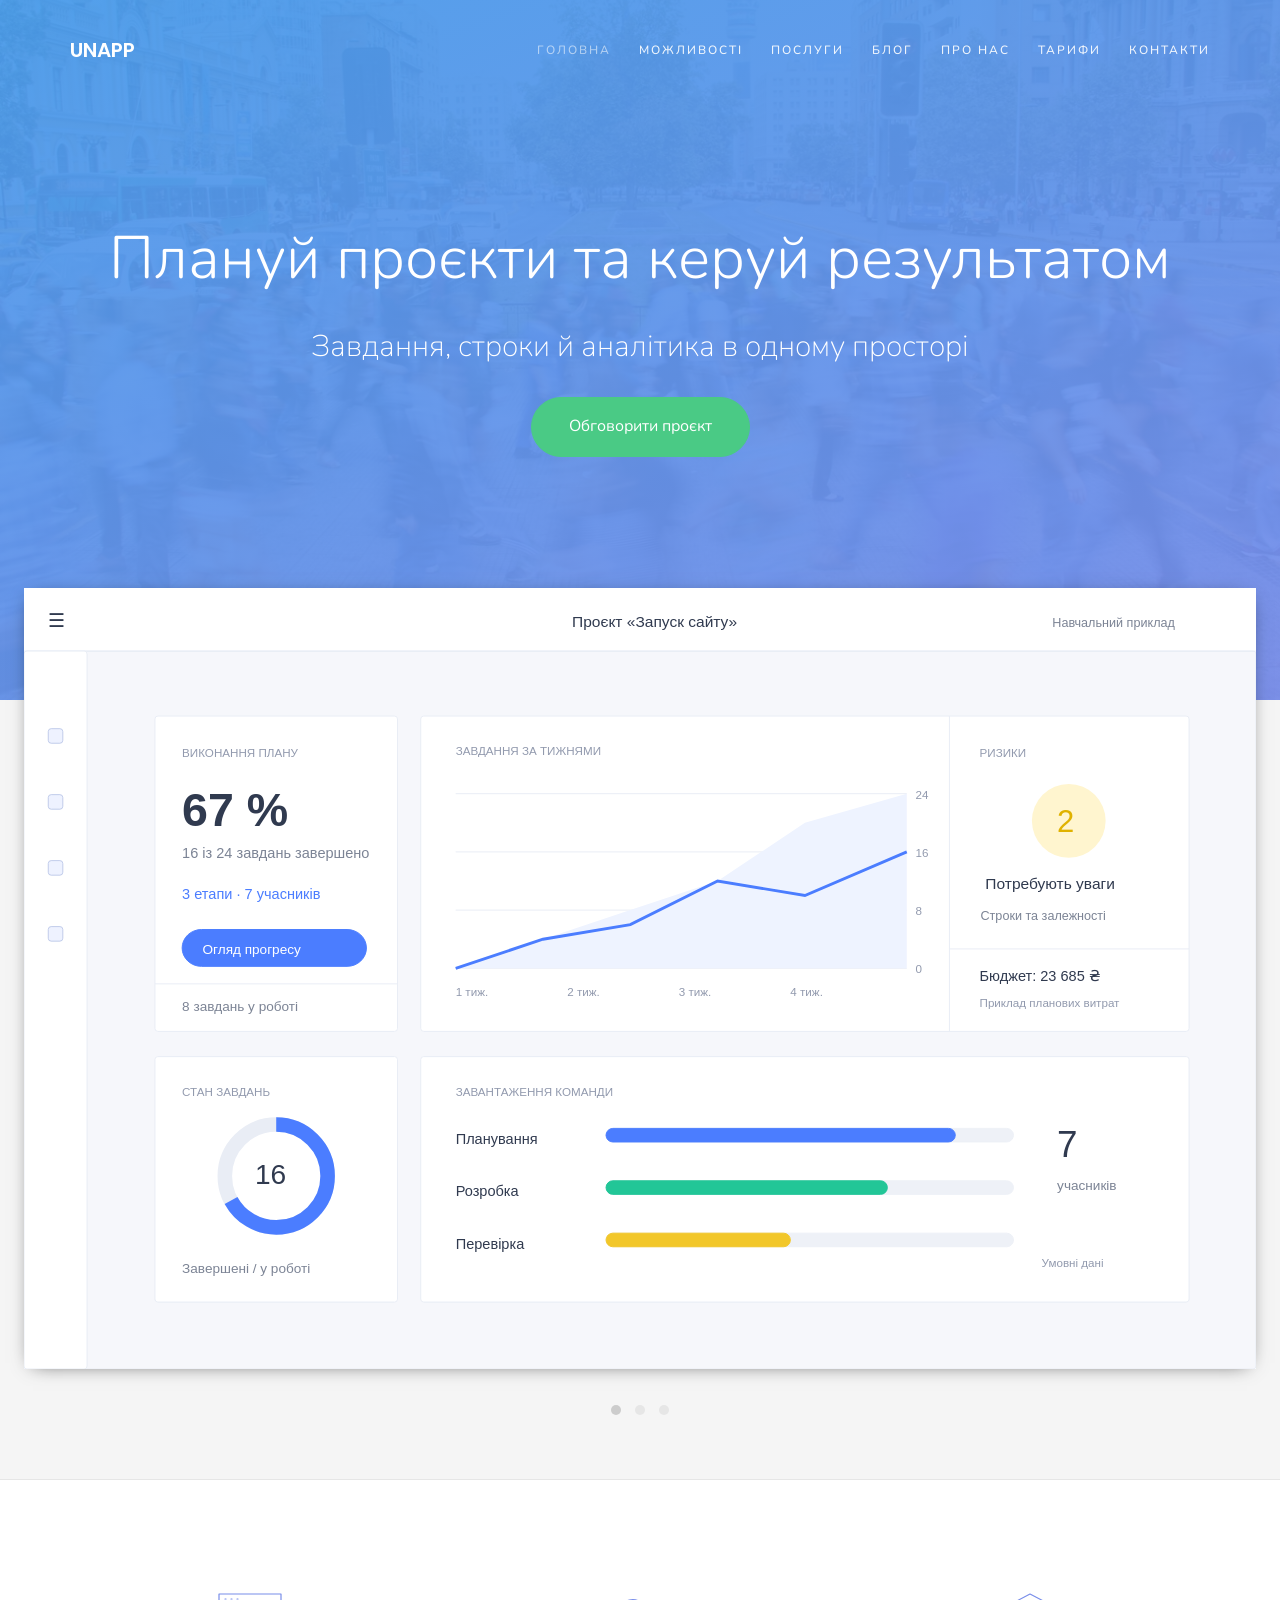
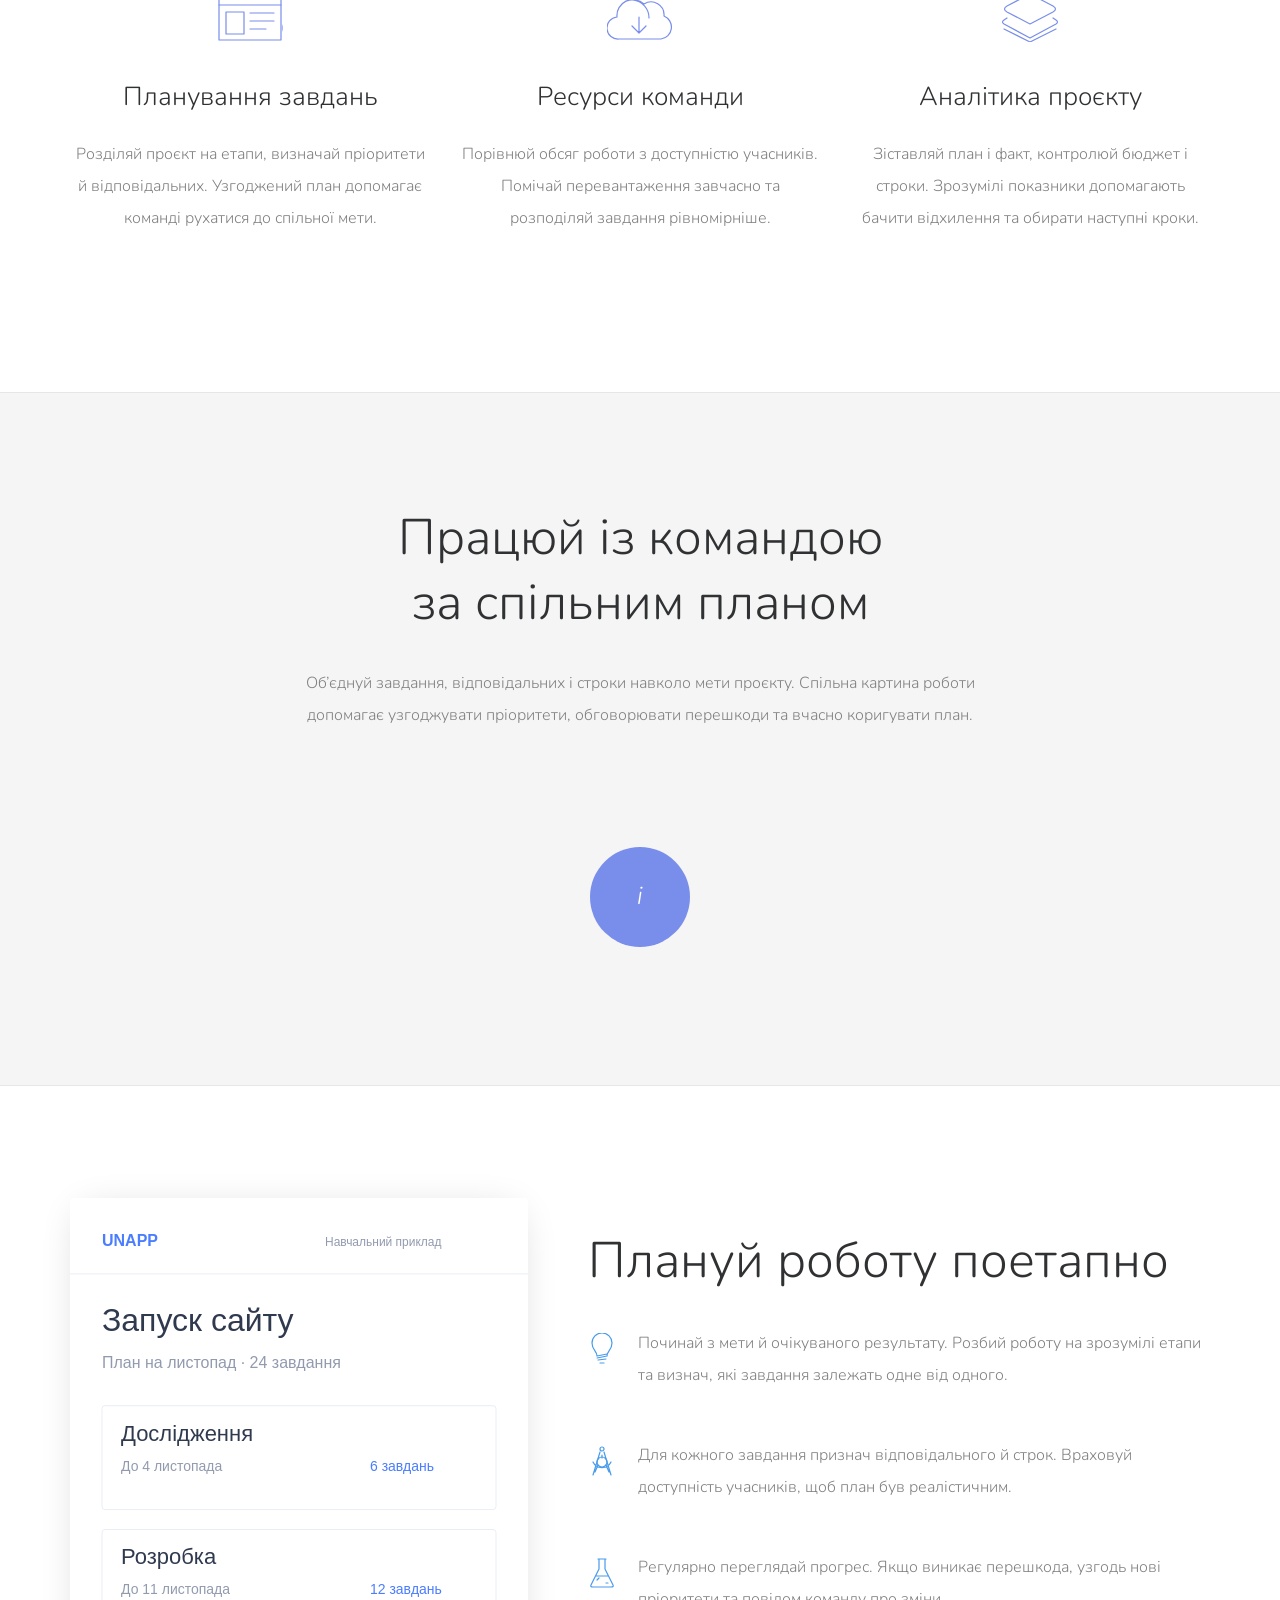
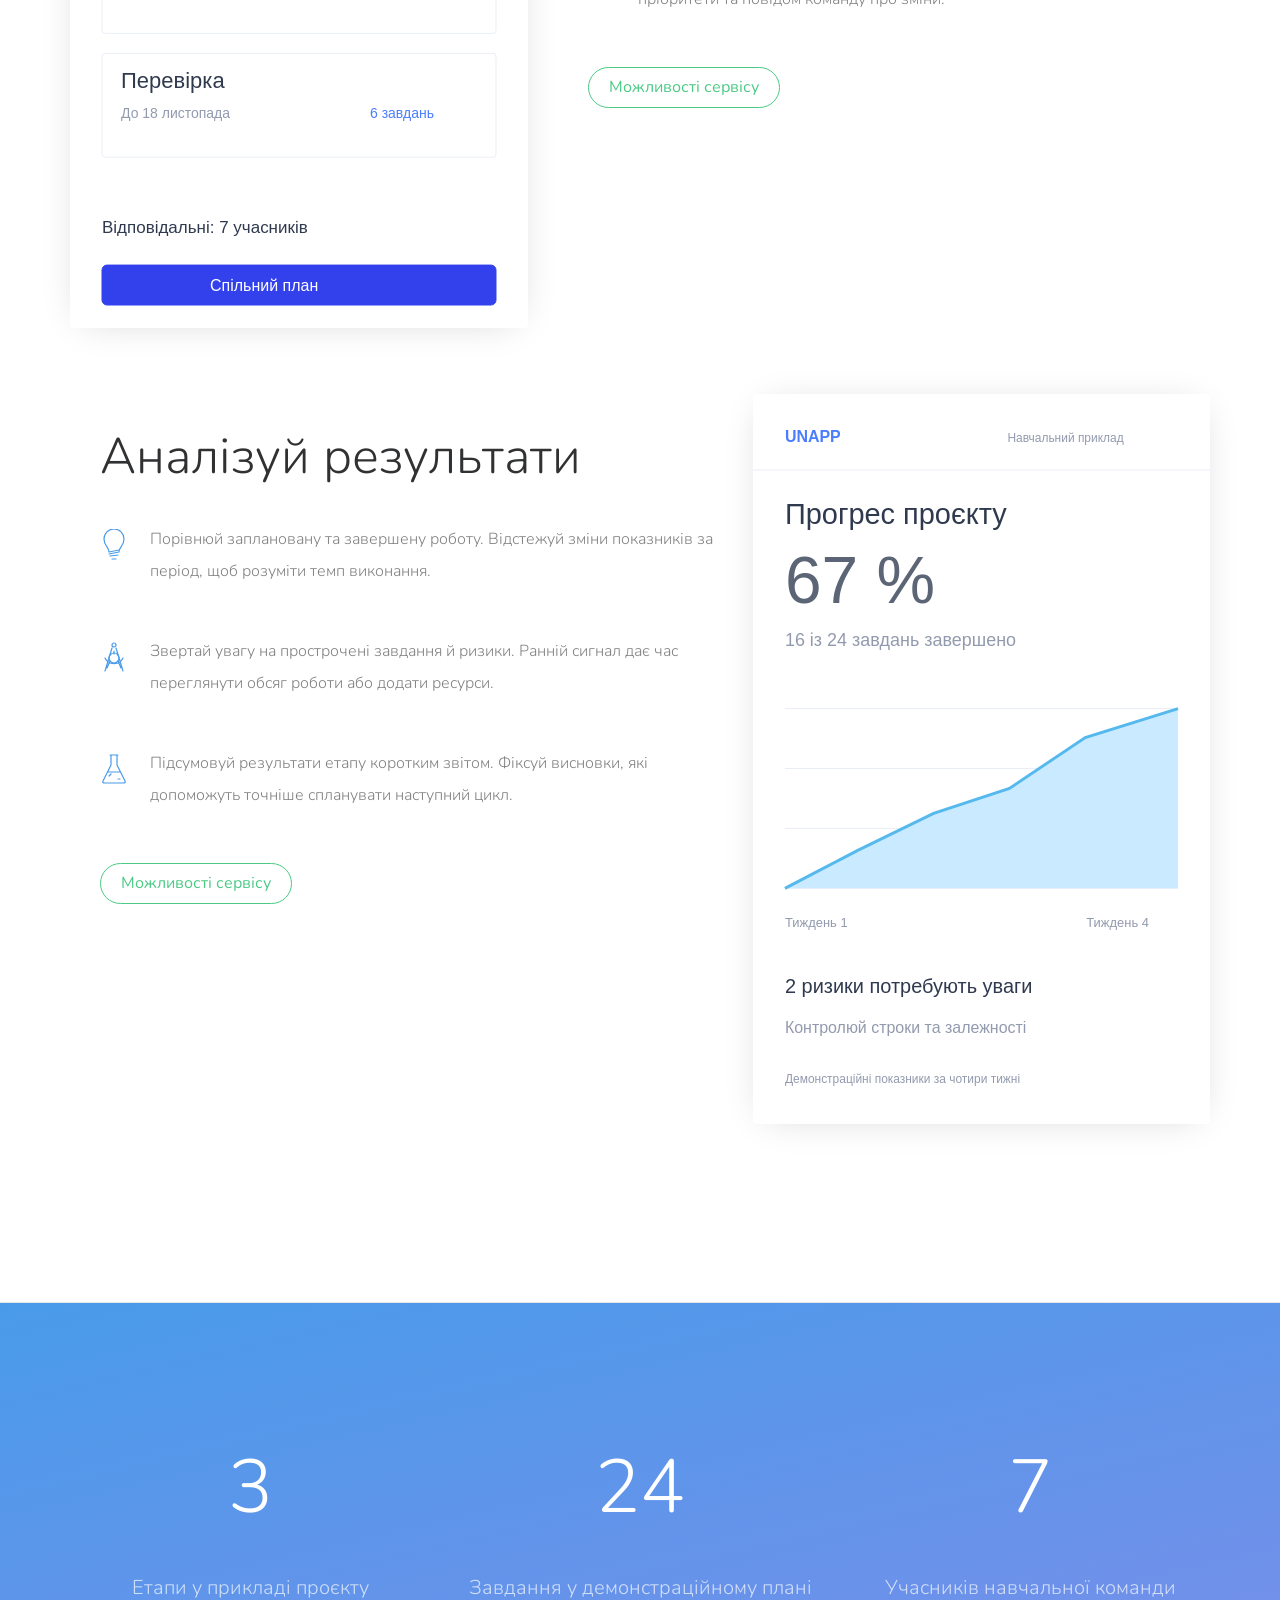
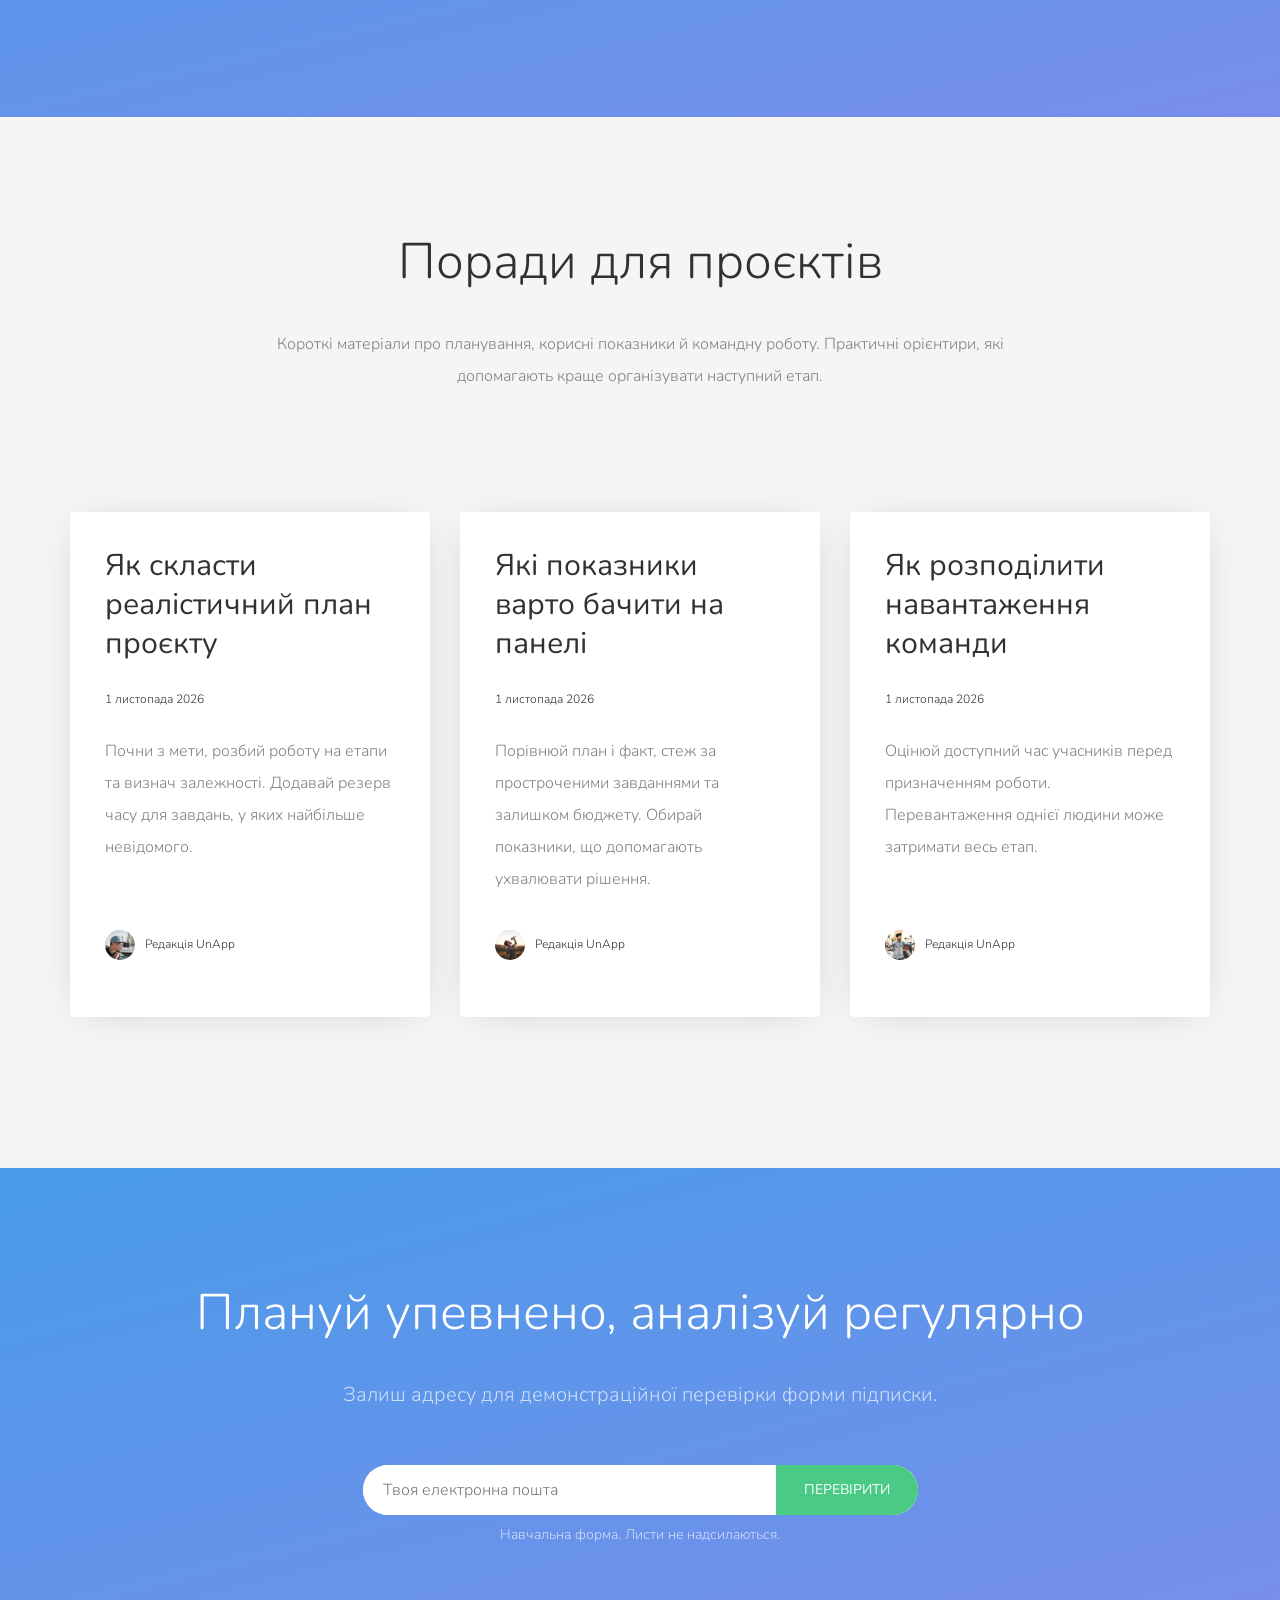
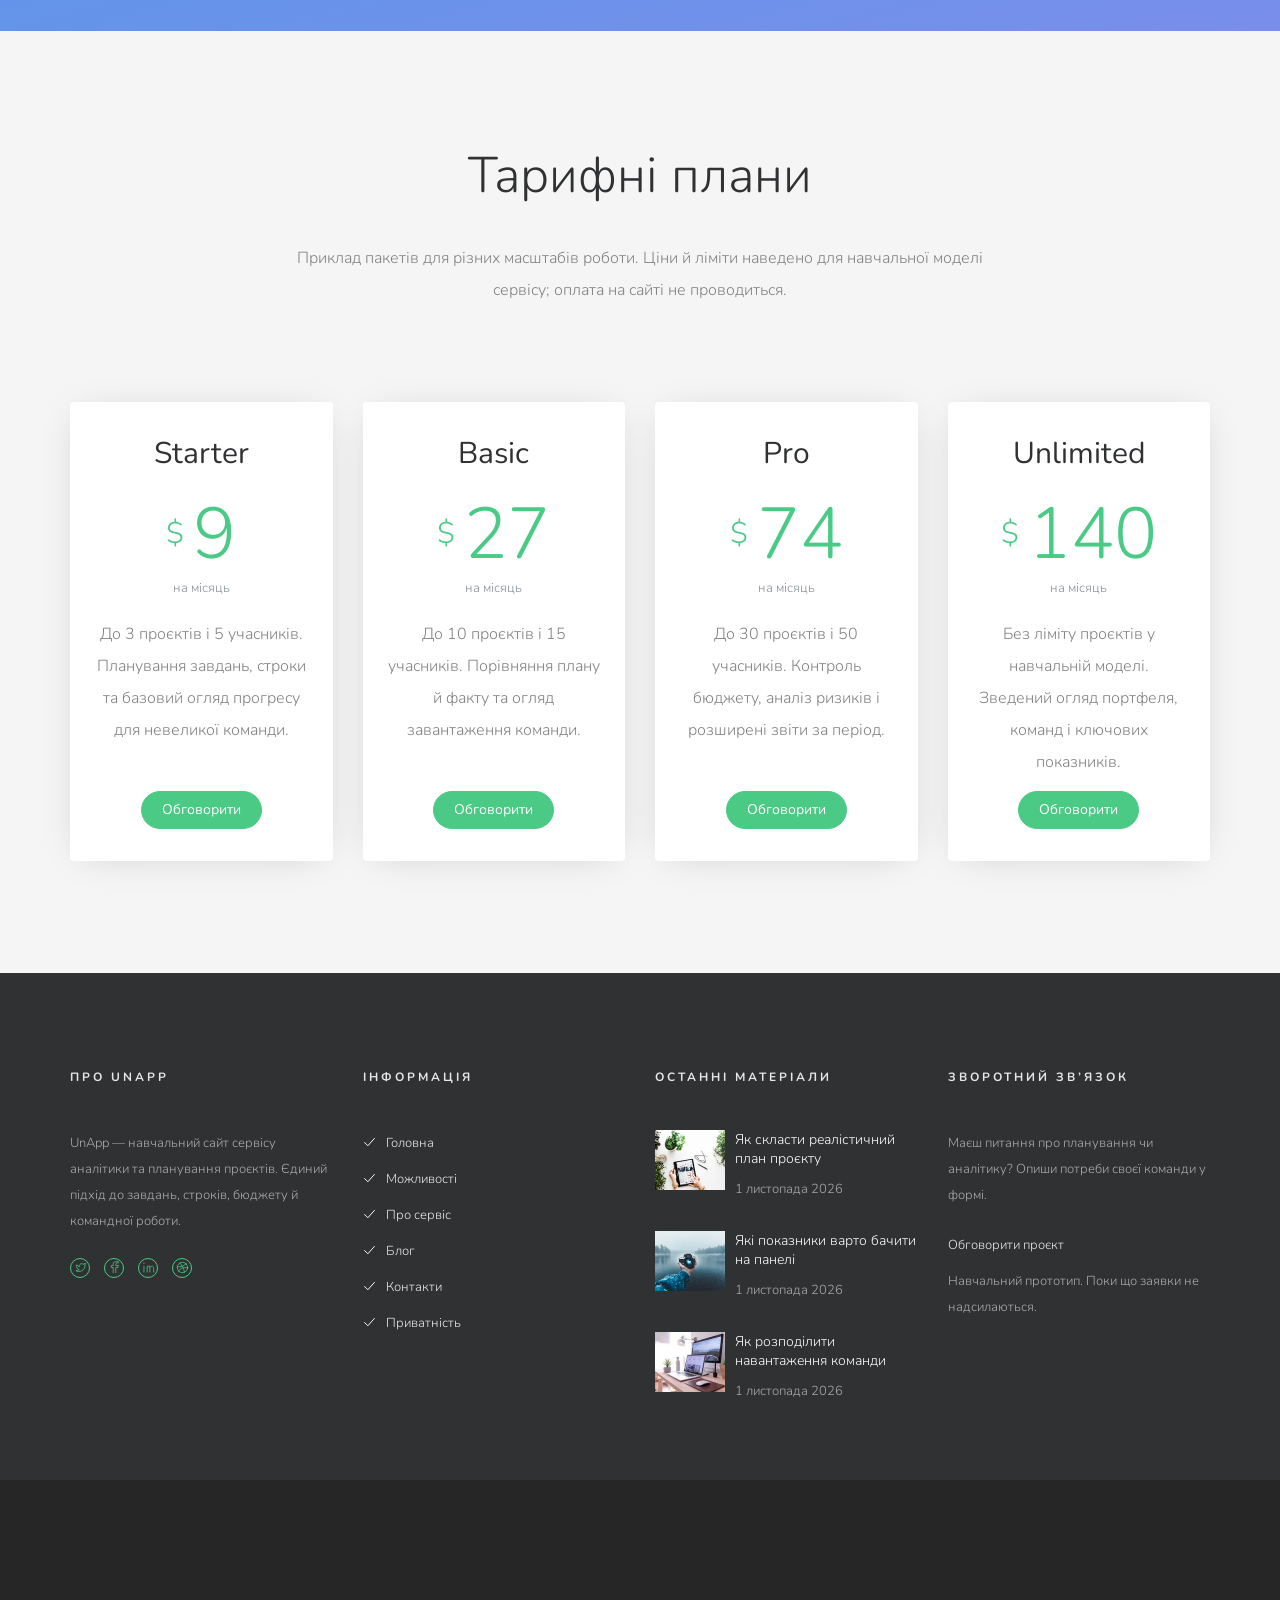
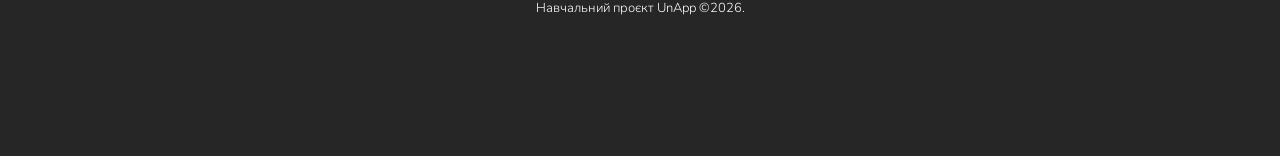
==== index.html @ 60353320 "Add files via upload" ====
<!DOCTYPE html>
<html lang="uk">
  <head>
    <meta charset="UTF-8">
    <meta name="viewport" content="width=device-width, initial-scale=1">
    <title>UnApp — аналітика та планування проєктів</title>
    <meta name="description" content="Плануй завдання, контролюй строки, бюджет і завантаження команди з UnApp. Ознайомся з можливостями сервісу та прикладами проєктної аналітики.">
    <link rel="icon" href="./assets/images/favicon.svg" type="image/svg+xml">
    <link rel="preconnect" href="https://fonts.googleapis.com">
    <link rel="preconnect" href="https://fonts.gstatic.com" crossorigin>
    <link href="https://fonts.googleapis.com/css2?family=Nunito:wght@200;300;400;500;600;700;800&amp;family=Poppins:wght@300;400;500;600;700&amp;display=swap" rel="stylesheet">
    <link rel="stylesheet" href="./assets/css/style.css">
    <script src="./assets/js/main.js" defer>
    </script>
  </head>
  <body class="page-home">
    <a class="skip-link" href="#main">Перейти до основного вмісту</a>
    <header class="site-header">
      <div class="container nav-wrap">
        <a class="logo" href="./index.html" aria-label="UnApp — головна">UnApp</a>
        <button class="menu-toggle" aria-label="Відкрити меню" aria-expanded="false" aria-controls="main-nav" type="button">
          <span>
          </span>
          <span>
          </span>
          <span>
          </span>
        </button>
        <nav class="nav-links" id="main-nav" aria-label="Головна навігація">
          <a href="./index.html" data-page="home">Головна</a>
          <a href="./index.html#works">Можливості</a>
          <a href="./services.html" data-page="services">Послуги</a>
          <a href="./blog.html" data-page="blog">Блог</a>
          <a href="./services.html#about">Про нас</a>
          <a href="./index.html#pricing">Тарифи</a>
          <a href="./index.html#contact">Контакти</a>
        </nav>
      </div>
    </header>
    <main id="main">
      <section class="home-hero" aria-labelledby="home-title">
        <div class="container hero-center">
          <h1 id="home-title">Плануй проєкти та керуй результатом</h1>
          <p>Завдання, строки й аналітика в одному просторі</p>
          <button class="green-button" type="button" data-modal-open>Обговорити проєкт</button>
        </div>
      </section>
      <section class="dashboard-section" id="works" aria-label="Ілюстрація аналітики проєкту">
        <div class="dashboard-visual">
          <img src="./assets/images/project-dashboard.svg" width="1270" height="805" alt="Навчальний приклад: прогрес завдань, бюджет, ризики та навантаження команди">
        </div>
        <div class="slider-dots" aria-hidden="true">
          <i class="active">
          </i>
          <i>
          </i>
          <i>
          </i>
        </div>
      </section>
      <section class="features-band" aria-label="Можливості сервісу">
        <div class="container feature-cols">
          <article>
            <span class="feature-icon feature-icon--plan" aria-hidden="true">
            </span>
            <h2>Планування завдань</h2>
            <p>Розділяй проєкт на етапи, визначай пріоритети й відповідальних. Узгоджений план допомагає команді рухатися до спільної мети.</p>
          </article>
          <article>
            <span class="feature-icon feature-icon--load" aria-hidden="true">
            </span>
            <h2>Ресурси команди</h2>
            <p>Порівнюй обсяг роботи з доступністю учасників. Помічай перевантаження завчасно та розподіляй завдання рівномірніше.</p>
          </article>
          <article>
            <span class="feature-icon feature-icon--report" aria-hidden="true">
            </span>
            <h2>Аналітика проєкту</h2>
            <p>Зіставляй план і факт, контролюй бюджет і строки. Зрозумілі показники допомагають бачити відхилення та обирати наступні кроки.</p>
          </article>
        </div>
      </section>
      <section class="collab-intro" id="about">
        <div class="container narrow">
          <h2>
            Працюй із командою
            <br class="desktop-break">
            за спільним планом
          </h2>
          <p>Об’єднуй завдання, відповідальних і строки навколо мети проєкту. Спільна картина роботи допомагає узгоджувати пріоритети, обговорювати перешкоди та вчасно коригувати план.</p>
          <button class="play-circle" type="button" data-modal-open aria-label="Обговорити командну роботу">
            <span aria-hidden="true">i</span>
          </button>
        </div>
      </section>
      <section class="showcase" aria-label="Планування та аналітика">
        <div class="container showcase-rows">
          <div class="showcase-row ">
            <div class="showcase-visual">
              <img src="./assets/images/project-plan.svg" width="458" height="730" alt="Ілюстрація плану проєкту з етапами, строками й відповідальними" loading="lazy">
            </div>
            <div class="showcase-copy">
              <h2>Плануй роботу поетапно</h2>
              <div class="bullets">
                <div class="showcase-point">
                  <svg class="home-icon" aria-hidden="true" fill="none" stroke="currentColor" stroke-width="1.2" stroke-linecap="round" stroke-linejoin="round">
                    <use href="./assets/images/home-icons.svg#bulb">
                    </use>
                  </svg>
                  <p>Починай з мети й очікуваного результату. Розбий роботу на зрозумілі етапи та визнач, які завдання залежать одне від одного.</p>
                </div>
                <div class="showcase-point">
                  <svg class="home-icon" aria-hidden="true" fill="none" stroke="currentColor" stroke-width="1.2" stroke-linecap="round" stroke-linejoin="round">
                    <use href="./assets/images/home-icons.svg#compass">
                    </use>
                  </svg>
                  <p>Для кожного завдання признач відповідального й строк. Враховуй доступність учасників, щоб план був реалістичним.</p>
                </div>
                <div class="showcase-point">
                  <svg class="home-icon" aria-hidden="true" fill="none" stroke="currentColor" stroke-width="1.2" stroke-linecap="round" stroke-linejoin="round">
                    <use href="./assets/images/home-icons.svg#flask">
                    </use>
                  </svg>
                  <p>Регулярно переглядай прогрес. Якщо виникає перешкода, узгодь нові пріоритети та повідом команду про зміни.</p>
                </div>
              </div>
              <a href="./services.html" class="green-button green-button--link">Можливості сервісу</a>
            </div>
          </div>
          <div class="showcase-row showcase-row--reverse">
            <div class="showcase-visual">
              <img src="./assets/images/project-analytics.svg" width="458" height="730" alt="Ілюстрація аналітики: виконання плану, строки й ризики проєкту" loading="lazy">
            </div>
            <div class="showcase-copy">
              <h2>Аналізуй результати</h2>
              <div class="bullets">
                <div class="showcase-point">
                  <svg class="home-icon" aria-hidden="true" fill="none" stroke="currentColor" stroke-width="1.2" stroke-linecap="round" stroke-linejoin="round">
                    <use href="./assets/images/home-icons.svg#bulb">
                    </use>
                  </svg>
                  <p>Порівнюй заплановану та завершену роботу. Відстежуй зміни показників за період, щоб розуміти темп виконання.</p>
                </div>
                <div class="showcase-point">
                  <svg class="home-icon" aria-hidden="true" fill="none" stroke="currentColor" stroke-width="1.2" stroke-linecap="round" stroke-linejoin="round">
                    <use href="./assets/images/home-icons.svg#compass">
                    </use>
                  </svg>
                  <p>Звертай увагу на прострочені завдання й ризики. Ранній сигнал дає час переглянути обсяг роботи або додати ресурси.</p>
                </div>
                <div class="showcase-point">
                  <svg class="home-icon" aria-hidden="true" fill="none" stroke="currentColor" stroke-width="1.2" stroke-linecap="round" stroke-linejoin="round">
                    <use href="./assets/images/home-icons.svg#flask">
                    </use>
                  </svg>
                  <p>Підсумовуй результати етапу коротким звітом. Фіксуй висновки, які допоможуть точніше спланувати наступний цикл.</p>
                </div>
              </div>
              <a href="./services.html" class="green-button green-button--link">Можливості сервісу</a>
            </div>
          </div>
        </div>
      </section>
      <section class="blue-separator" aria-label="Показники навчального прикладу">
        <div class="container stats-grid">
          <div>
            <p class="stat-number">3</p>
            <p>Етапи у прикладі проєкту</p>
          </div>
          <div>
            <p class="stat-number">24</p>
            <p>Завдання у демонстраційному плані</p>
          </div>
          <div>
            <p class="stat-number">7</p>
            <p>Учасників навчальної команди</p>
          </div>
        </div>
      </section>
      <section class="news-section" id="news">
        <div class="container">
          <div class="section-title">
            <h2>Поради для проєктів</h2>
            <p>Короткі матеріали про планування, корисні показники й командну роботу. Практичні орієнтири, які допомагають краще організувати наступний етап.</p>
          </div>
          <div class="news-grid">
            <article class="news-card" id="article-1">
              <h3>Як скласти реалістичний план проєкту</h3>
              <time datetime="2026-11-01">1 листопада 2026</time>
              <p>Почни з мети, розбий роботу на етапи та визнач залежності. Додавай резерв часу для завдань, у яких найбільше невідомого.</p>
              <div class="author">
                <img src="./assets/images/author-1.webp" width="30" height="30" alt="Портрет автора матеріалу" loading="lazy">
                Редакція UnApp
              </div>
            </article>
            <article class="news-card" id="article-2">
              <h3>Які показники варто бачити на панелі</h3>
              <time datetime="2026-11-01">1 листопада 2026</time>
              <p>Порівнюй план і факт, стеж за простроченими завданнями та залишком бюджету. Обирай показники, що допомагають ухвалювати рішення.</p>
              <div class="author">
                <img src="./assets/images/author-2.webp" width="30" height="30" alt="Портрет автора матеріалу" loading="lazy">
                Редакція UnApp
              </div>
            </article>
            <article class="news-card" id="article-3">
              <h3>Як розподілити навантаження команди</h3>
              <time datetime="2026-11-01">1 листопада 2026</time>
              <p>Оцінюй доступний час учасників перед призначенням роботи. Перевантаження однієї людини може затримати весь етап.</p>
              <div class="author">
                <img src="./assets/images/author-3.webp" width="30" height="30" alt="Портрет автора матеріалу" loading="lazy">
                Редакція UnApp
              </div>
            </article>
          </div>
        </div>
      </section>
      <section class="subscribe-band" id="contact">
        <div class="container">
          <h2>Плануй упевнено, аналізуй регулярно</h2>
          <p>Залиш адресу для демонстраційної перевірки форми підписки.</p>
          <form class="subscribe-form" id="subscribe-form" novalidate>
            <label for="subscribe-email" class="visually-hidden">Електронна пошта</label>
            <input id="subscribe-email" type="email" name="email" placeholder="Твоя електронна пошта" maxlength="120" autocomplete="email" required>
            <button class="green-button" type="submit">Перевірити</button>
          </form>
          <p id="subscribe-status" class="subscribe-status" role="status" aria-live="polite">Навчальна форма. Листи не надсилаються.</p>
        </div>
      </section>
      <section class="pricing-section" id="pricing">
        <div class="container">
          <div class="section-title">
            <h2>Тарифні плани</h2>
            <p>Приклад пакетів для різних масштабів роботи. Ціни й ліміти наведено для навчальної моделі сервісу; оплата на сайті не проводиться.</p>
          </div>
          <div class="pricing-grid">
            <article class="price-plan">
              <h3>Starter</h3>
              <div class="plan-price">
                <sup>
                  $
                </sup>
                9
              </div>
              <div class="plan-per">
                на місяць
              </div>
              <p>До 3 проєктів і 5 учасників. Планування завдань, строки та базовий огляд прогресу для невеликої команди.</p>
              <button type="button" class="green-button" data-modal-open>Обговорити</button>
            </article>
            <article class="price-plan">
              <h3>Basic</h3>
              <div class="plan-price">
                <sup>
                  $
                </sup>
                27
              </div>
              <div class="plan-per">
                на місяць
              </div>
              <p>До 10 проєктів і 15 учасників. Порівняння плану й факту та огляд завантаження команди.</p>
              <button type="button" class="green-button" data-modal-open>Обговорити</button>
            </article>
            <article class="price-plan">
              <h3>Pro</h3>
              <div class="plan-price">
                <sup>
                  $
                </sup>
                74
              </div>
              <div class="plan-per">
                на місяць
              </div>
              <p>До 30 проєктів і 50 учасників. Контроль бюджету, аналіз ризиків і розширені звіти за період.</p>
              <button type="button" class="green-button" data-modal-open>Обговорити</button>
            </article>
            <article class="price-plan">
              <h3>Unlimited</h3>
              <div class="plan-price">
                <sup>
                  $
                </sup>
                140
              </div>
              <div class="plan-per">
                на місяць
              </div>
              <p>Без ліміту проєктів у навчальній моделі. Зведений огляд портфеля, команд і ключових показників.</p>
              <button type="button" class="green-button" data-modal-open>Обговорити</button>
            </article>
          </div>
        </div>
      </section>
    </main>
    <footer class="footer">
      <div class="container footer-cols">
        <section>
          <h2>Про UnApp</h2>
          <p>UnApp — навчальний сайт сервісу аналітики та планування проєктів. Єдиний підхід до завдань, строків, бюджету й командної роботи.</p>
          <div class="socials">
            <span aria-hidden="true">
              <svg class="home-icon" aria-hidden="true" fill="none" stroke="currentColor" stroke-width="1.2" stroke-linecap="round" stroke-linejoin="round">
                <use href="./assets/images/home-icons.svg#twitter">
                </use>
              </svg>
            </span>
            <span aria-hidden="true">
              <svg class="home-icon" aria-hidden="true" fill="none" stroke="currentColor" stroke-width="1.2" stroke-linecap="round" stroke-linejoin="round">
                <use href="./assets/images/home-icons.svg#facebook">
                </use>
              </svg>
            </span>
            <span aria-hidden="true">
              <svg class="home-icon" aria-hidden="true" fill="none" stroke="currentColor" stroke-width="1.2" stroke-linecap="round" stroke-linejoin="round">
                <use href="./assets/images/home-icons.svg#linkedin">
                </use>
              </svg>
            </span>
            <span aria-hidden="true">
              <svg class="home-icon" aria-hidden="true" fill="none" stroke="currentColor" stroke-width="1.2" stroke-linecap="round" stroke-linejoin="round">
                <use href="./assets/images/home-icons.svg#dribbble">
                </use>
              </svg>
            </span>
          </div>
        </section>
        <nav aria-label="Навігація в підвалі">
          <h2>Інформація</h2>
          <a href="./index.html">
            <svg class="home-icon" aria-hidden="true" fill="none" stroke="currentColor" stroke-width="1.2" stroke-linecap="round" stroke-linejoin="round">
              <use href="./assets/images/home-icons.svg#check">
              </use>
            </svg>
            Головна
          </a>
          <a href="./index.html#works">
            <svg class="home-icon" aria-hidden="true" fill="none" stroke="currentColor" stroke-width="1.2" stroke-linecap="round" stroke-linejoin="round">
              <use href="./assets/images/home-icons.svg#check">
              </use>
            </svg>
            Можливості
          </a>
          <a href="./services.html#about">
            <svg class="home-icon" aria-hidden="true" fill="none" stroke="currentColor" stroke-width="1.2" stroke-linecap="round" stroke-linejoin="round">
              <use href="./assets/images/home-icons.svg#check">
              </use>
            </svg>
            Про сервіс
          </a>
          <a href="./blog.html">
            <svg class="home-icon" aria-hidden="true" fill="none" stroke="currentColor" stroke-width="1.2" stroke-linecap="round" stroke-linejoin="round">
              <use href="./assets/images/home-icons.svg#check">
              </use>
            </svg>
            Блог
          </a>
          <a href="./index.html#contact">
            <svg class="home-icon" aria-hidden="true" fill="none" stroke="currentColor" stroke-width="1.2" stroke-linecap="round" stroke-linejoin="round">
              <use href="./assets/images/home-icons.svg#check">
              </use>
            </svg>
            Контакти
          </a>
          <button type="button" class="footer-privacy" data-privacy-open>
            <svg class="home-icon" aria-hidden="true" fill="none" stroke="currentColor" stroke-width="1.2" stroke-linecap="round" stroke-linejoin="round">
              <use href="./assets/images/home-icons.svg#check">
              </use>
            </svg>
            Приватність
          </button>
        </nav>
        <section>
          <h2>Останні матеріали</h2>
          <a class="footer-article" href="./blog.html#article-1">
            <img src="./assets/images/blog-tablet.webp" width="70" height="60" alt="Ілюстрація матеріалу про планування проєктів" loading="lazy">
            <span>
              Як скласти реалістичний план проєкту
              <time datetime="2026-11-01">1 листопада 2026</time>
            </span>
          </a>
          <a class="footer-article" href="./blog.html#article-2">
            <img src="./assets/images/blog-camera.webp" width="70" height="60" alt="Ілюстрація матеріалу про планування проєктів" loading="lazy">
            <span>
              Які показники варто бачити на панелі
              <time datetime="2026-11-01">1 листопада 2026</time>
            </span>
          </a>
          <a class="footer-article" href="./blog.html#article-3">
            <img src="./assets/images/blog-studio.webp" width="70" height="60" alt="Ілюстрація матеріалу про планування проєктів" loading="lazy">
            <span>
              Як розподілити навантаження команди
              <time datetime="2026-11-01">1 листопада 2026</time>
            </span>
          </a>
        </section>
        <section>
          <h2>Зворотний зв’язок</h2>
          <p>Маєш питання про планування чи аналітику? Опиши потреби своєї команди у формі.</p>
          <button type="button" class="footer-contact" data-modal-open>Обговорити проєкт</button>
          <p>Навчальний прототип. Поки що заявки не надсилаються.</p>
        </section>
      </div>
      <div class="footer-bottom">
        Навчальний проєкт UnApp ©2026.
      </div>
    </footer>
    <dialog class="privacy-dialog" id="privacy-dialog" aria-labelledby="privacy-title">
      <h2 id="privacy-title">Приватність</h2>
      <p>Це навчальний сайт. Введені дані перевіряються лише у браузері, не надсилаються та не зберігаються. Зовнішні шрифти завантажуються з Google Fonts.</p>
      <form method="dialog">
        <button class="green-button">Зрозуміло</button>
      </form>
    </dialog>
    <div class="modal" id="request-modal" role="dialog" aria-modal="true" aria-labelledby="modal-title" aria-describedby="modal-description" hidden>
      <div class="modal-panel">
        <button class="modal-close" type="button" data-modal-close aria-label="Закрити вікно">×</button>
        <h2 id="modal-title">Обговорити проєкт</h2>
        <p id="modal-description">Розкажи про потреби своєї команди. Це демонстраційна форма: дані перевіряються локально, без надсилання та збереження.</p>
        <form id="request-form" novalidate>
          <label for="request-name">Твоє ім’я</label>
          <input id="request-name" name="name" type="text" minlength="2" maxlength="70" autocomplete="name" required>
          <label for="request-email">Електронна пошта</label>
          <input id="request-email" name="email" type="email" maxlength="120" autocomplete="email" required>
          <label for="request-message">Потреби команди</label>
          <textarea id="request-message" name="message" minlength="10" maxlength="1000" rows="4" required>
          </textarea>
          <button class="green-button" type="submit">Перевірити заявку</button>
          <p id="form-status" role="status" aria-live="polite" class="form-status">
          </p>
        </form>
      </div>
    </div>
    <button class="back-top" type="button" aria-label="Повернутися вгору" hidden>↑</button>
  </body>
</html>
---- assets/css/style.css ----
/* 1. Foundation and shared elements */
:root {
  --green: #4aca85;
  --green-dark: #33b873;
  --ink: #303133;
  --muted: #808080;
  --font-body: 'Nunito',Arial,sans-serif;
  --font-nav:'Poppins','Nunito',Arial,sans-serif;
}

*,*::before,*::after {
  box-sizing:border-box;
}

html {
  scroll-behavior: smooth;
  -webkit-text-size-adjust: 100%;
  text-size-adjust:100%;
}

body {
  margin: 0;
  color: var(--ink);
  background: #f5f5f5;
  font-family: var(--font-body);
  font-size: 16px;
  line-height: 1.8;
  overflow-wrap:anywhere;
}

body.modal-open {
  overflow:hidden;
}

[hidden] {
  display:none!important;
}

img {
  display: block;
  max-width: 100%;
  height:auto;
}

button,input,textarea {
  font:inherit;
}

button {
  cursor:pointer;
}

button:disabled {
  cursor:default;
}

button,input,textarea {
  margin:0;
}

textarea {
  resize:vertical;
}

a {
  color: inherit;
  text-decoration:none;
}

a:hover {
  color:#33b873;
}

h1,h2,h3,p {
  margin:0 0 16px;
}

h1,h2,h3 {
  font-weight: 400;
  line-height:1.25;
}

h2 {
  font-size:36px;
}

h3 {
  font-size:24px;
}

p {
  color:var(--muted);
}

:focus-visible {
  outline: 3px solid #1b7856;
  outline-offset:4px;
}

.container {
  width: min(1170px,calc(100% - 48px));
  margin-inline:auto;
}

.container>* {
  min-width:0;
}

.narrow {
  max-width:790px;
}

.skip-link {
  position: fixed;
  top: -100px;
  left: 15px;
  padding: 10px 14px;
  background: #fff;
  z-index:200;
}

.skip-link:focus {
  top:10px;
}

.visually-hidden {
  position: absolute;
  width: 1px;
  height: 1px;
  padding: 0;
  margin: -1px;
  overflow: hidden;
  clip: rect(0,0,0,0);
  white-space: nowrap;
  border:0;
}

/* 2. Shared page components */
.site-header {
  z-index: 20;
  color:white;
}

.nav-wrap {
  display: flex;
  align-items: center;
  justify-content: space-between;
  gap:28px;
}

.logo {
  font: 600 20px/40px var(--font-nav);
  color: white;
  white-space:nowrap;
}

.logo:hover {
  color:white;
}

.nav-links {
  display: flex;
  align-items: center;
  justify-content:flex-end;
}

.nav-links a {
  font:500 12px/24px var(--font-nav);
}

.menu-toggle {
  display: none;
  margin-left: auto;
  border: 0;
  padding: 9px;
  background: none;
  flex-direction: column;
  gap:5px;
}

.menu-toggle span {
  width: 23px;
  height: 2px;
  display: block;
  background:#fff;
}

.green-button {
  display: inline-flex;
  align-items: center;
  justify-content: center;
  min-height: 59px;
  padding: 10px 37px;
  border: 1px solid var(--green);
  border-radius: 30px;
  background: var(--green);
  color: #fff;
  font: 400 16px/1.45 var(--font-body);
  text-align: center;
  transition:background-color .2s;
}

.green-button:hover {
  background: var(--green-dark);
  color: white;
  border-color:var(--green-dark);
}

.green-button--link {
  min-height:42px;
}

.hero-center {
  text-align:center;
}

.home-hero {
  color:#fff;
}

.home-hero h1,.home-hero p {
  color:inherit;
}

.dashboard-section {
  display: flow-root;
  position:relative;
}

.dashboard-visual {
  position: relative;
  z-index:2;
}

.dashboard-visual img {
  width: 100%;
  height:auto;
}

.slider-dots {
  display: flex;
  justify-content:center;
}

.slider-dots i {
  display: block;
  width: 10px;
  height: 10px;
  border-radius:50%;
}

.feature-cols {
  display: grid;
  grid-template-columns: repeat(3,minmax(0,1fr));
  text-align:center;
}

.feature-icon {
  display: block;
  width: 66px;
  height: 50px;
  margin: auto;
  background-image: url('../images/feature-sprite.svg');
  background-repeat: no-repeat;
  background-size:198px 50px;
}

.feature-icon--plan {
  background-position:0 0;
}

.feature-icon--load {
  background-position:-66px 0;
}

.feature-icon--report {
  background-position:-132px 0;
}

.collab-intro {
  text-align:center;
}

.play-circle {
  display: grid;
  place-items: center;
  margin: auto;
  border-radius: 50%;
  font-style:italic;
}

.showcase-visual {
  min-width:0;
}

.section-title {
  text-align:center;
}

.news-grid,.blog-grid {
  display: grid;
  grid-template-columns:repeat(3,minmax(0,1fr));
}

.news-card {
  display: flex;
  flex-direction: column;
  min-width: 0;
  background:#fff;
}

.news-card h2,.news-card h3 {
  overflow-wrap:anywhere;
}

.author {
  display: flex;
  align-items: center;
  margin-top:auto;
}

.subscribe-band {
  text-align: center;
  color:white;
}

.subscribe-form {
  display: flex;
  align-items:center;
}

.subscribe-form input {
  width: 100%;
  min-width: 0;
  border: 0;
  border-radius: 30px;
  outline-offset:0;
}

.pricing-grid {
  display: grid;
  grid-template-columns:repeat(4,minmax(0,1fr));
}

.price-plan {
  text-align: center;
  background:white;
}

.footer {
  color:white;
}

.footer-cols {
  display:grid;
}

.footer-cols nav {
  display: flex;
  flex-direction: column;
  align-items:flex-start;
}

.footer-contact {
  border: 0;
  padding: 0;
  background:none;
}

.socials {
  display:flex;
}

.socials span {
  display: grid;
  place-items:center;
}

.footer-bottom {
  text-align:center;
}

.sub-hero {
  text-align: center;
  color:white;
}

.sub-hero h1 {
  color:inherit;
}

.crumbs {
  display: flex;
  justify-content:center;
}

.pagination {
  display: flex;
  justify-content:center;
}

.team-grid {
  display:grid;
}

address {
  font-style:normal;
}

/* 3. Forms and dialogs */
.modal {
  position: fixed;
  inset: 0;
  z-index: 100;
  display: grid;
  place-items: center;
  padding: 20px;
  background: rgba(18,27,44,.75);
  overflow-y:auto;
}

.modal-panel {
  position: relative;
  width: min(500px,100%);
  max-height: calc(100dvh - 40px);
  overflow: auto;
  padding: 36px;
  border-radius: 8px;
  background: white;
  box-shadow:0 18px 70px rgba(0,0,0,.2);
}

.modal-panel h2 {
  font-size: 32px;
  padding-right:20px;
}

.modal-panel>p {
  font-size:14px;
}

.modal-close {
  position: absolute;
  right: 18px;
  top: 14px;
  border: 0;
  background: none;
  font-size: 30px;
  line-height: 1;
  color:#344;
}

.modal form {
  display: grid;
  gap:8px;
}

.modal label {
  font-size: 14px;
  font-weight: 700;
  margin-top:8px;
}

.modal input,.modal textarea {
  width: 100%;
  min-width: 0;
  padding: 10px 12px;
  border: 1px solid #bfcbd9;
  border-radius:5px;
}

.modal .green-button {
  margin-top:16px;
}

.form-status {
  font-size: 14px;
  color: #167a48;
  margin:0;
}

.back-top {
  position: fixed;
  right: 22px;
  bottom: 22px;
  z-index: 22;
  width: 44px;
  height: 44px;
  border: 0;
  border-radius: 50%;
  background: #4aca85;
  color: #fff;
  font-size: 24px;
  box-shadow:0 5px 22px rgba(0,0,0,.16);
}

/* 4. Error page */
.error-page {
  min-height: 100vh;
  display: grid;
  place-items: center;
  text-align:center;
}

.error-page .container {
  max-width:650px;
}

.error-number {
  font-size: 140px;
  line-height: 1;
  color:#6a9be8;
}

.error-page h1 {
  font-size:36px;
}

/* 5. Home: reference composition with thematic content */
.page-home {
  --ink: #303133;
  --muted: #808080;
  background: #f5f5f5;
  font-weight:300;
}

:is(.page-home,.page-blog,.page-services) .container {
  width: min(1170px,calc(100% - 48px));
  padding-inline:15px;
}

:is(.page-home,.page-blog,.page-services) .site-header {
  position: relative;
  margin-bottom:-100px;
}

:is(.page-home,.page-blog,.page-services) .nav-wrap {
  height:100px;
}

:is(.page-home,.page-blog,.page-services) .logo {
  text-transform: uppercase;
  line-height:40px;
}

:is(.page-home,.page-blog,.page-services) .nav-links {
  gap:28px;
}

:is(.page-home,.page-blog,.page-services) .nav-links a {
  font-size: 12px;
  line-height: 24px;
  letter-spacing: 2px;
  text-transform: uppercase;
  color:rgb(255 255 255 / 90%);
}

:is(.page-home,.page-blog,.page-services) .nav-links a[aria-current=page] {
  color:rgb(255 255 255 / 55%);
}

:is(.page-home,.page-blog,.page-services) .nav-links a:hover,:is(.page-home,.page-blog,.page-services) .nav-links a:focus-visible {
  color: #fff;
  text-decoration: underline;
  text-underline-offset:6px;
}

.page-home .home-hero {
  height: auto;
  min-height: 700px;
  padding-block: 219.3px 243.37px;
  overflow: visible;
  background: linear-gradient(160deg,rgb(73 155 234 / 95%),rgb(121 142 234 / 95%)),url('../images/hero-city.webp') center center / cover;
  color:white;
}

.page-home .hero-center {
  padding-top:0;
}

.page-home .home-hero h1 {
  max-width: 1170px;
  margin: 0 auto 20px;
  font-size: 60px;
  line-height: 1.3;
  font-weight: 300;
  overflow-wrap:break-word;
}

.page-home .home-hero p {
  margin: 0 0 20px;
  font-size: 30px;
  line-height: 2;
  font-weight:200;
}

.page-home .home-hero .green-button {
  min-height: 59.33px;
  padding: 17px 37px;
  font-size: 16px;
  line-height: 23.33px;
  white-space:normal;
}

.page-home .dashboard-section {
  min-height: 0;
  padding-bottom: 64px;
  background: #f5f5f5;
  scroll-margin-top:24px;
}

.page-home .dashboard-visual {
  width: min(1270px,calc(100% - 48px));
  margin: -112px auto 0;
  background: #fff;
  box-shadow:0 3px 19px -9px rgb(0 0 0 / 75%);
}

.page-home .slider-dots {
  gap: 14px;
  margin-top:36px;
}

.page-home .slider-dots i {
  background:#e6e6e6;
}

.page-home .slider-dots i.active {
  background:#ccc;
}

.page-home .features-band {
  min-height: 513.8px;
  padding: 112px 0 150px;
  border-block: 1px solid #e6e6e6;
  background:#fff;
}

.page-home .feature-cols {
  gap:30px;
}

.page-home .feature-cols article {
  padding:0;
}

.home-icon {
  display: block;
  width: 28px;
  height: 32px;
  flex-shrink: 0;
}

.page-home .feature-cols h2 {
  font-size: 26px;
  line-height: 1.3;
  font-weight: 300;
  margin:38px 0 24px;
}

.page-home .feature-cols p {
  font-size: 16px;
  line-height: 32px;
  margin:0;
}

.page-home .collab-intro {
  min-height: 692px;
  padding: 112px 0 138px;
  background:#f5f5f5;
}

.page-home .collab-intro .narrow {
  max-width:810px;
}

.page-home .collab-intro h2 {
  max-width: 700px;
  margin: 0 auto 32px;
  font-size: 50px;
  font-weight: 300;
  line-height:65px;
}

.page-home .collab-intro p {
  font-size: 16px;
  line-height: 32px;
  min-height: 96px;
  margin: 0 auto 84px;
  max-width:730px;
}

.page-home .play-circle {
  background: #798eea;
  color: white;
  border: 0;
  box-shadow: none;
  width: 100px;
  height:100px;
}

.page-home .play-circle:hover {
  background:#667edc;
}

.page-home .play-circle span {
  font-size:25px;
}

.page-home .showcase {
  background: #fff;
  padding: 112px 0 178px;
  border-block:1px solid #e6e6e6;
}

.showcase-rows {
  display: grid;
  gap:66px;
}

.showcase-row {
  display: grid;
  grid-template-columns: minmax(0,457.5px) minmax(0,1fr);
  gap: 60px;
  min-height:730px;
}

.showcase-row--reverse {
  grid-template-columns: minmax(0,1fr) minmax(0,457.5px);
  gap: 30px;
  padding-left:30px;
}

.showcase-row--reverse .showcase-visual {
  grid-column: 2;
  grid-row:1;
}

.showcase-row--reverse .showcase-copy {
  grid-column: 1;
  grid-row:1;
}

.page-home .showcase-visual {
  display: block;
  align-self: start;
  aspect-ratio: 457.5 / 730;
  overflow: hidden;
  border-radius: 4px;
  box-shadow:0 3px 38px -13px rgb(0 0 0 / 20%);
}

.page-home .showcase-visual img {
  max-height: none;
  object-fit:initial;
}

.page-home .showcase-copy {
  padding-top: 30px;
  min-width:0;
}

.page-home .showcase-copy h2 {
  font-size: 50px;
  line-height: 65px;
  font-weight: 300;
  margin:0 0 34px;
}

.page-home .bullets {
  display: grid;
  gap:48px;
}

.showcase-point {
  display: flex;
  gap: 22px;
  align-items:flex-start;
}

.showcase-point .home-icon {
  color: #499bea;
  margin-top:6px;
}

.page-home .bullets p {
  padding: 0;
  margin: 0;
  font-size: 16px;
  line-height:32px;
}

.page-home .bullets p::before {
  content:none;
}

.page-home .showcase-copy .green-button {
  margin-top: 52px;
  min-height: 41px;
  border: 1px solid #4aca85;
  color: #4aca85;
  background: transparent;
  font-size: 16px;
  padding: 8px 20px;
  line-height:23px;
}

.page-home .showcase-copy .green-button:hover {
  background: #4aca85;
  color:white;
}

.page-home .blue-separator {
  padding: 109px 0;
  background:linear-gradient(167deg,#499bea,#798eea);
}

.stats-grid {
  display: grid;
  grid-template-columns: repeat(3,minmax(0,1fr));
  gap: 30px;
  text-align:center;
}

.page-home .stats-grid p {
  font-size: 20px;
  line-height: 40px;
  color: rgb(255 255 255 / 70%);
  margin:6px 0 0;
}

.page-home .stats-grid .stat-number {
  font-size: 75px;
  font-weight: 300;
  line-height: 150px;
  color: white;
  margin:0;
}

.page-home .news-section {
  padding: 112px 0 151px;
  background:#f5f5f5;
}

.page-home .news-section .section-title p {
  min-height:88px;
}

.page-home .section-title {
  max-width: 780px;
  margin:0 auto 96px;
}

.page-home .section-title h2 {
  font-size: 50px;
  font-weight: 300;
  line-height: 65px;
  margin:0 0 34px;
}

.page-home .section-title p {
  font-size: 16px;
  line-height: 32px;
  margin:0;
}

.page-home .news-grid {
  gap:30px;
}

.page-home .news-card {
  min-height: 432px;
  border: 0;
  border-radius: 4px;
  padding: 34px 35px 57px;
  box-shadow:0 3px 38px -13px rgb(0 0 0 / 20%);
}

.page-home .news-card h3 {
  font-size: 30px;
  line-height: 39px;
  color: #303133;
  margin: 0 0 24px;
  font-weight:400;
}

.page-home .news-card time {
  color: #303133;
  font-size: 12px;
  line-height: 24px;
  letter-spacing: 0;
  text-transform:none;
}

.page-home .news-card p {
  font-size: 16px;
  line-height: 32px;
  margin:24px 0 35px;
}

:is(.page-home,.page-blog,.page-services) .author {
  font-size: 12px;
  color: #303133;
  gap:10px;
}

:is(.page-home,.page-blog,.page-services) .author img {
  width: 30px;
  height: 30px;
  border-radius: 50%;
  object-fit:cover;
}

.page-home .subscribe-band {
  min-height: 463px;
  padding: 112px 0 80px;
  background:linear-gradient(166deg,#499bea,#798eea);
}

.page-home .subscribe-band h2 {
  font-size: 50px;
  line-height: 65px;
  font-weight: 300;
  margin:0 0 30px;
}

.page-home .subscribe-band p {
  font-size: 20px;
  line-height: 40px;
  color: rgb(255 255 255 / 70%);
  margin:0;
}

.page-home .subscribe-form {
  max-width: 555px;
  margin: 50px auto 0;
  padding: 0;
  background: #fff;
  border-radius: 30px;
  gap:0;
}

.page-home .subscribe-form input {
  height: 50px;
  padding: 0 20px;
  font-size: 16px;
  font-weight:300;
}

.page-home .subscribe-form .green-button {
  min-height: 50px;
  padding: 12px 27px;
  border-radius: 0 30px 30px 0;
  font-size: 14px;
  line-height: 24px;
  text-transform:uppercase;
}

.page-home .subscribe-status {
  font-size: 14px!important;
  line-height: 24px!important;
  min-height: 24px;
  margin-top:8px!important;
}

.page-home .pricing-section {
  padding: 112px 0;
  background:#f5f5f5;
}

.page-home .pricing-section .section-title {
  max-width:730px;
}

.page-home .pricing-grid {
  gap:30px;
}

.page-home .price-plan {
  border: 0;
  border-radius: 4px;
  padding: 32px 25px 32px;
  min-height: 459px;
  box-shadow:0 3px 38px -13px rgb(0 0 0 / 20%);
}

.page-home .price-plan h3 {
  font-size: 30px;
  line-height: 39px;
  font-weight: 400;
  margin:0 0 20px;
}

.page-home .plan-price {
  font-size: 72px;
  font-weight: 300;
  line-height: 82px;
  color: #4aca85;
  display: flex;
  gap: 9px;
  justify-content: center;
  align-items:center;
}

.page-home .plan-price sup {
  font-size: 30px;
  line-height:40px;
}

.page-home .plan-per {
  font-size: 13px;
  line-height: 26px;
  color: #888f94;
  margin:0 auto 17px;
}

.page-home .price-plan p {
  font-size: 16px;
  line-height: 32px;
  min-height: 151px;
  margin:0 0 13px;
}

.page-home .price-plan .green-button {
  min-height: 38px;
  padding: 8px 20px;
  font-size: 14px;
  line-height:20px;
}

:is(.page-home,.page-blog,.page-services) .footer {
  background: #303133;
  padding: 96px 0 0;
  min-height:0;
}

:is(.page-home,.page-blog,.page-services) .footer-cols {
  grid-template-columns: repeat(4,minmax(0,1fr));
  gap: 30px;
  min-height:411px;
}

:is(.page-home,.page-blog,.page-services) .footer-cols h2 {
  font-size: 12px;
  font-weight: 700;
  line-height: 16px;
  letter-spacing: 3px;
  text-transform: uppercase;
  margin: 0 0 45px;
  color:#e6e6e6;
}

:is(.page-home,.page-blog,.page-services) .footer-cols p {
  font-size: 13px;
  line-height: 26px;
  color: rgb(255 255 255 / 60%);
  margin:0 0 24px;
}

:is(.page-home,.page-blog,.page-services) .footer-cols nav a,.footer-privacy {
  display: flex;
  align-items: center;
  gap: 10px;
  font-size: 13px;
  line-height: 26px;
  color: rgb(255 255 255 / 90%);
  margin:0 0 10px;
}

:is(.page-home,.page-blog,.page-services) .footer-cols nav .home-icon {
  width: 13px;
  height: 13px;
  color:white;
}

.footer-privacy {
  border: 0;
  background: none;
  font-weight: 300;
  padding:0;
}

:is(.page-home,.page-blog,.page-services) .socials {
  gap:14px;
}

:is(.page-home,.page-blog,.page-services) .socials span {
  width: 20px;
  height: 20px;
  border: 1px solid #4aca85;
  color: #4aca85;
  background: none;
  border-radius:50%;
}

:is(.page-home,.page-blog,.page-services) .socials .home-icon {
  width: 13px;
  height: 13px;
}

:is(.page-home,.page-blog,.page-services) .footer-article {
  display: flex;
  gap: 10px;
  margin: 0 0 29px;
  color: white;
  font-size: 14px;
  line-height:19px;
}

:is(.page-home,.page-blog,.page-services) .footer-article img {
  width: 70px;
  height: 60px;
  object-fit: cover;
  flex-shrink:0;
}

:is(.page-home,.page-blog,.page-services) .footer-article time {
  display: block;
  font-size: 13px;
  line-height: 26px;
  color: rgb(255 255 255 / 60%);
  margin-top:8px;
}

.page-home address {
  font-style:normal;
}

:is(.page-home,.page-blog,.page-services) .footer-contact {
  display: flex;
  gap: 10px;
  align-items: center;
  font-size: 13px;
  line-height: 26px;
  font-weight: 300;
  color: rgb(255 255 255 / 90%);
  text-decoration: none;
  margin: 0 0 10px;
  text-align:left;
}

:is(.page-home,.page-blog,.page-services) .footer-contact .home-icon {
  width: 16px;
  height:16px;
}

:is(.page-home,.page-blog,.page-services) .footer a:hover,:is(.page-home,.page-blog,.page-services) .footer button:hover {
  color:#4aca85;
}

:is(.page-home,.page-blog,.page-services) .footer-bottom {
  width: 100%;
  border: 0;
  margin: 0;
  padding: 115px 24px 135px;
  min-height: 276px;
  background: #262626;
  font-size: 13px;
  line-height: 26px;
  color:white;
}

:is(.page-home,.page-blog,.page-services) .site-header :focus-visible,.page-home .home-hero :focus-visible {
  outline-color:white;
}

@media(max-width:1200px) {
  :is(.page-home,.page-blog,.page-services) .nav-links {
    gap:18px;
  }

  :is(.page-home,.page-blog,.page-services) .nav-links a {
    letter-spacing:1px;
  }

  .page-home .feature-cols h2 {
    font-size:23px;
  }

  .showcase-row {
    grid-template-columns: minmax(0,40%) minmax(0,1fr);
    gap:40px;
  }

  .showcase-row--reverse {
    grid-template-columns: minmax(0,1fr) minmax(0,40%);
    padding-left:0;
  }

  .page-home .showcase-copy h2 {
    font-size: 42px;
    line-height:1.3;
  }

  .page-home .bullets {
    gap:26px;
  }

  .page-home .showcase-copy .green-button {
    margin-top:30px;
  }

  .page-home .news-card {
    padding:30px 24px 40px;
  }

  .page-home .news-card h3 {
    font-size: 27px;
    line-height:1.3;
  }

  .page-home .price-plan {
    padding-inline:18px;
  }

  :is(.page-home,.page-blog,.page-services) .footer-cols {
    gap:24px;
  }

}

@media(max-width:800px) {
  :is(.page-home,.page-blog,.page-services) .container {
    width: calc(100% - 40px);
    padding-inline:0;
  }

  :is(.page-home,.page-blog,.page-services) .site-header {
    margin-bottom:-80px;
  }

  :is(.page-home,.page-blog,.page-services) .nav-wrap {
    height:80px;
  }

  :is(.page-home,.page-blog,.page-services) .menu-toggle {
    display: flex;
    min-width: 44px;
    min-height: 44px;
    justify-content: center;
    align-items:center;
  }

  :is(.page-home,.page-blog,.page-services) .nav-links {
    top: 80px;
    padding: 16px 24px 24px;
    gap: 4px;
    background: #356bb0;
    box-shadow:0 12px 24px rgb(0 0 0 / 12%);
  }

  :is(.page-home,.page-blog,.page-services) .nav-links a {
    padding: 8px 16px;
    font-size:14px;
  }

  .page-home .home-hero {
    min-height: 580px;
    padding-block:160px;
  }

  .page-home .home-hero h1 {
    font-size:42px;
  }

  .page-home .home-hero p {
    font-size: 24px;
    line-height:1.6;
  }

  .page-home .dashboard-visual {
    margin-top: -70px;
    width:calc(100% - 40px);
  }

  .page-home .dashboard-section {
    padding-bottom:48px;
  }

  .page-home .slider-dots {
    margin-top:28px;
  }

  .page-home .features-band {
    padding: 72px 0;
    min-height:0;
  }

  .page-home .feature-cols {
    gap:20px;
  }

  .page-home .feature-cols h2 {
    font-size: 21px;
    margin-top:25px;
  }

  .page-home .feature-cols p {
    font-size: 15px;
    line-height:28px;
  }

  .page-home .collab-intro {
    padding: 80px 0;
    min-height:0;
  }

  .page-home .collab-intro h2 {
    font-size: 42px;
    line-height:1.3;
  }

  .page-home .collab-intro p {
    margin-bottom:48px;
  }

  .page-home .showcase {
    padding:80px 0;
  }

  .showcase-rows {
    gap:80px;
  }

  .showcase-row,.showcase-row--reverse {
    grid-template-columns: 1fr;
    min-height: 0;
    gap: 40px;
    max-width: 600px;
    margin:auto;
  }

  .page-home .showcase-visual {
    width: min(100%,380px);
    margin:auto;
  }

  .page-home .showcase-copy {
    padding:0;
  }

  .showcase-row--reverse .showcase-visual,.showcase-row--reverse .showcase-copy {
    grid-column: auto;
    grid-row:auto;
  }

  .showcase-row--reverse .showcase-visual {
    order:2;
  }

  .page-home .showcase-copy h2 {
    font-size:40px;
  }

  .page-home .blue-separator {
    padding:70px 0;
  }

  .stats-grid {
    gap:20px;
  }

  .page-home .stats-grid .stat-number {
    font-size: 60px;
    line-height:100px;
  }

  .page-home .stats-grid p {
    font-size: 17px;
    line-height:32px;
  }

  .page-home .news-section,.page-home .pricing-section {
    padding:80px 0;
  }

  .page-home .section-title {
    margin-bottom:60px;
  }

  .page-home .section-title h2 {
    font-size: 42px;
    line-height:1.3;
  }

  .page-home .news-grid {
    grid-template-columns: 1fr;
    max-width: 520px;
    margin:auto;
  }

  .page-home .news-card {
    min-height: 0;
    padding:35px;
  }

  .page-home .news-card h3 {
    font-size:30px;
  }

  .page-home .news-card p {
    margin-bottom:30px;
  }

  .page-home .subscribe-band {
    padding: 80px 0 50px;
    min-height:0;
  }

  .page-home .subscribe-band h2 {
    font-size: 40px;
    line-height:1.3;
  }

  .page-home .subscribe-band p {
    font-size: 18px;
    line-height:32px;
  }

  .page-home .pricing-grid {
    grid-template-columns:repeat(2,minmax(0,1fr));
  }

  .page-home .price-plan p {
    min-height:0;
  }

  :is(.page-home,.page-blog,.page-services) .footer {
    padding-top:72px;
  }

  :is(.page-home,.page-blog,.page-services) .footer-cols {
    grid-template-columns: repeat(2,minmax(0,1fr));
    gap: 48px 30px;
    padding-bottom: 60px;
    min-height:0;
  }

  :is(.page-home,.page-blog,.page-services) .footer-cols h2 {
    margin-bottom:30px;
  }

  :is(.page-home,.page-blog,.page-services) .footer-bottom {
    min-height: 0;
    padding:60px 24px;
  }

}

@media(max-width:520px) {
  :is(.page-home,.page-blog,.page-services) .container {
    width:calc(100% - 32px);
  }

  .page-home .home-hero {
    min-height: 490px;
    padding-block:130px 110px;
  }

  .page-home .home-hero h1 {
    font-size: clamp(28px,8.25vw,36px);
    line-height:1.3;
  }

  .page-home .home-hero p {
    font-size: 20px;
    line-height: 1.5;
    margin-bottom:24px;
  }

  .page-home .home-hero .green-button {
    min-height: 50px;
    padding:12px 28px;
  }

  .page-home .dashboard-visual {
    width: calc(100% - 28px);
    margin-top:-44px;
  }

  .page-home .dashboard-section {
    padding-bottom:36px;
  }

  .page-home .slider-dots {
    margin-top:24px;
  }

  .page-home .feature-cols {
    grid-template-columns: 1fr;
    gap:48px;
  }

  .page-home .features-band {
    padding:60px 0;
  }

  .page-home .feature-cols h2 {
    font-size: 25px;
    margin:24px 0 16px;
  }

  .page-home .collab-intro {
    padding:65px 0;
  }

  .page-home .collab-intro h2,.page-home .showcase-copy h2,.page-home .section-title h2 {
    font-size: 34px;
    line-height:1.3;
  }

  .desktop-break {
    display:none;
  }

  .page-home .play-circle {
    width: 80px;
    height:80px;
  }

  .page-home .showcase {
    padding:65px 0;
  }

  .page-home .bullets {
    gap:30px;
  }

  .showcase-point {
    gap:16px;
  }

  .page-home .bullets p {
    font-size: 15px;
    line-height:30px;
  }

  .stats-grid {
    grid-template-columns: 1fr;
    gap:35px;
  }

  .page-home .stats-grid .stat-number {
    line-height:85px;
  }

  .page-home .stats-grid p {
    max-width: 300px;
    margin:auto;
  }

  .page-home .news-section,.page-home .pricing-section {
    padding:65px 0;
  }

  .page-home .section-title {
    margin-bottom:45px;
  }

  .page-home .news-card {
    padding:30px 26px;
  }

  .page-home .news-card h3 {
    font-size:28px;
  }

  .page-home .subscribe-band {
    padding:65px 0 40px;
  }

  .page-home .subscribe-band h2 {
    font-size:34px;
  }

  .page-home .subscribe-form {
    display: flex;
    flex-direction: column;
    gap: 12px;
    background: none;
    border-radius: 0;
    margin-top:35px;
  }

  .page-home .subscribe-form input {
    height: 50px;
    border-radius:30px;
  }

  .page-home .subscribe-form .green-button {
    border-radius: 30px;
    width:100%;
  }

  .page-home .pricing-grid,:is(.page-home,.page-blog,.page-services) .footer-cols {
    grid-template-columns:1fr;
  }

  .page-home .price-plan {
    max-width: 360px;
    width: 100%;
    margin: auto;
    padding: 32px 30px 40px;
    min-height:0;
  }

  .page-home .price-plan p {
    max-width: 235px;
    margin:0 auto 28px;
  }

  :is(.page-home,.page-blog,.page-services) .footer-cols {
    gap:40px;
  }

  :is(.page-home,.page-blog,.page-services) .footer-cols h2 {
    margin-bottom:25px;
  }

}

.privacy-dialog {
  width: min(500px,calc(100% - 32px));
  border: 0;
  border-radius: 8px;
  padding: 32px;
  color: #303133;
  font:400 16px/1.8 var(--font-body);
}

.privacy-dialog h2 {
  font-size:30px;
}

.privacy-dialog::backdrop {
  background:rgb(18 27 44 / 75%);
}

/* Blog reference: 500px hero, 3 × 3 cards (360 × 432), 40px row gaps. */
.page-blog {
  --ink: #303133;
  --muted: #808080;
  background: #f5f5f5;
  font-weight:300;
}

:is(.page-blog,.page-services) .sub-hero {
  min-height: 500px;
  padding: 174px 0 190px;
  background:linear-gradient(160deg,rgb(73 155 234 / 95%),rgb(121 142 234 / 95%)),url('../images/hero-city.webp') center / cover;
}

:is(.page-blog,.page-services) .sub-hero h1 {
  font-size: 60px;
  font-weight: 300;
  line-height: 78px;
  margin:0 0 24px;
}

:is(.page-blog,.page-services) .crumbs {
  font-size: 14px;
  line-height: 28px;
  gap: 10px;
  font-weight: 200;
  color:rgb(255 255 255 / 70%);
}

.page-blog .blog-page-section {
  padding:112px 0 136px;
}

.page-blog .blog-grid {
  grid-template-columns: repeat(3,minmax(0,1fr));
  gap:40px 30px;
}

.page-blog .news-card {
  min-height: 432px;
  padding: 34px 35px 57px;
  border: 0;
  border-radius: 4px;
  box-shadow:0 3px 38px -13px rgb(0 0 0 / 30%);
}

.page-blog .news-card h2 {
  font-size: 30px;
  line-height: 39px;
  font-weight: 400;
  margin: 0 0 22px;
  color:#303133;
}

.page-blog .news-card time {
  font-size: 12px;
  line-height: 24px;
  color: #303133;
  letter-spacing: 0;
  text-transform:none;
}

.page-blog .news-card p {
  font-size: 16px;
  font-weight: 300;
  line-height: 32px;
  margin:24px 0 26px;
}

.page-blog .pagination {
  margin-top: 62px;
  gap: 5px;
  flex-wrap:wrap;
}

.page-blog .pagination button,.page-blog .pagination span {
  display: grid;
  place-items: center;
  width: 46px;
  height: 44px;
  border: 1px solid #e6e6e6;
  border-radius: 0;
  background: #fff;
  font-size: 16px;
  font-weight: 300;
  color: #303133;
  line-height:24px;
}

.page-blog .pagination span[aria-current=page] {
  background: #4aca85;
  color: #fff;
  border-color:#4aca85;
}

.page-blog .pagination button:disabled {
  opacity: 1;
  cursor:default;
}

.page-blog .pagination button:first-child,.page-blog .pagination button:last-child {
  color:#999;
}

:is(.page-blog,.page-services) address {
  font-style:normal;
}

@media(max-width:1100px) {
  .page-blog .news-card {
    padding-inline:26px;
  }

  .page-blog .news-card h2 {
    font-size: 28px;
    line-height:1.3;
  }

}

@media(max-width:800px) {
  :is(.page-blog,.page-services) .sub-hero {
    min-height: 440px;
    padding:150px 0 140px;
  }

  :is(.page-blog,.page-services) .sub-hero h1 {
    font-size: 54px;
    line-height:70px;
  }

  .page-blog .blog-page-section {
    padding:72px 0 90px;
  }

  .page-blog .blog-grid {
    grid-template-columns: repeat(2,minmax(0,1fr));
    gap:30px 24px;
  }

  .page-blog .news-card {
    padding:30px 26px 38px;
  }

  .page-blog .news-card h2 {
    font-size: 28px;
    line-height:1.3;
  }

  .page-blog .pagination {
    margin-top:48px;
  }

}

@media(max-width:520px) {
  :is(.page-blog,.page-services) .sub-hero {
    min-height: 360px;
    padding:130px 0 100px;
  }

  :is(.page-blog,.page-services) .sub-hero h1 {
    font-size: 46px;
    line-height: 60px;
    margin-bottom:20px;
  }

  .page-blog .blog-page-section {
    padding:55px 0 70px;
  }

  .page-blog .blog-grid {
    grid-template-columns: 1fr;
    gap: 28px;
    max-width: 420px;
    margin:auto;
  }

  .page-blog .news-card {
    min-height: 0;
    padding:30px 28px 38px;
  }

  .page-blog .news-card h2 {
    font-size: 28px;
    line-height:1.3;
  }

  .page-blog .pagination {
    gap: 4px;
    margin-top:40px;
  }

  .page-blog .pagination button,.page-blog .pagination span {
    width: 40px;
    height:42px;
  }

}

/* Services: photo/description, team introduction and four portraits. */
.page-services {
  --ink: #303133;
  --muted: #808080;
  background: #f5f5f5;
  font-weight:300;
}

.page-services .services-intro {
  padding: 112px 0 0;
  overflow: visible;
  scroll-margin-top:24px;
}

.services-about-grid {
  display: grid;
  grid-template-columns: repeat(2,minmax(0,1fr));
  gap: 30px;
  align-items:start;
}

.services-office {
  display: grid;
  aspect-ratio: 555 / 400;
  overflow:hidden;
}

.services-office>img,.services-office::after,.services-about-button {
  grid-area:1 / 1;
}

.services-office>img {
  width: 100%;
  height: 100%;
  min-height: 0;
  object-fit:cover;
}

.services-office::after {
  content: '';
  background: rgb(48 58 79 / 35%);
}

.services-about-button {
  align-self: center;
  justify-self: center;
  width: 90px;
  height: 90px;
  border: 0;
  border-radius: 50%;
  background: #798eea;
  z-index:1;
}

.services-about-button:hover {
  background:#667edc;
}

.services-about-button:focus-visible {
  outline-color:#fff;
}

.services-about-copy h2 {
  font-size: 30px;
  line-height: 39px;
  font-weight: 400;
  margin:0 0 24px;
}

.services-about-copy p {
  font-size: 16px;
  line-height: 32px;
  margin:0 0 24px;
}

.services-about-copy p:last-child {
  margin-bottom:0;
}

.page-services .team-section {
  padding:112px 0 132px;
}

.services-team-intro {
  max-width: 790px;
  margin: 0 auto 98px;
  text-align:center;
}

.services-team-intro h2 {
  font-size: 50px;
  line-height: 65px;
  font-weight: 300;
  margin:0 0 32px;
}

.services-team-intro p {
  font-size: 16px;
  line-height: 32px;
  min-height: 96px;
  margin: 0 auto;
  max-width:730px;
}

.page-services .team-grid {
  grid-template-columns: repeat(4,minmax(0,1fr));
  gap:30px;
}

.team-card {
  background: #fff;
  border-radius: 4px;
  padding: 30px 30px 41px;
  min-width: 0;
  min-height: 528px;
  text-align:center;
}

.team-portrait {
  width: 150px;
  height: 150px;
  object-fit: cover;
  margin:0 auto;
}

.page-services .team-card h3 {
  font-size: 24px;
  line-height: 31px;
  font-weight: 400;
  margin:30px 0 12px;
}

.page-services .team-card .team-role {
  font-size: 14px;
  line-height: 26px;
  color: #808080;
  margin:0 0 32px;
}

.page-services .team-card .team-description {
  font-size: 16px;
  line-height: 32px;
  color: #808080;
  min-height: 128px;
  margin:0 0 28px;
}

.team-socials {
  display: flex;
  justify-content: center;
  align-items: center;
  gap:20px;
}

.team-socials span {
  color: #4aca85;
  display: grid;
  place-items: center;
  width: 20px;
  height:20px;
}

.team-socials .home-icon {
  width: 20px;
  height: 20px;
}

@media(max-width:1100px) {
  .team-card {
    padding-inline:20px;
  }

  .page-services .team-card h3 {
    font-size:22px;
  }

  .team-socials {
    gap:14px;
  }

}

@media(max-width:800px) {
  .page-services .services-intro {
    padding-top:72px;
  }

  .services-about-grid {
    grid-template-columns: 1fr;
    gap: 36px;
    max-width:620px;
  }

  .services-about-copy h2 {
    font-size:30px;
  }

  .page-services .team-section {
    padding:80px 0 90px;
  }

  .services-team-intro {
    margin-bottom:60px;
  }

  .services-team-intro h2 {
    font-size: 42px;
    line-height:1.3;
  }

  .page-services .team-grid {
    grid-template-columns: repeat(2,minmax(0,1fr));
    gap: 30px;
    max-width: 620px;
    margin:auto;
  }

  .team-card {
    padding-inline:30px;
  }

  .page-services .team-card h3 {
    font-size:24px;
  }

}

@media(max-width:520px) {
  .page-services .services-intro {
    padding-top:55px;
  }

  .services-about-button {
    width: 72px;
    height:72px;
  }

  .services-about-copy p {
    font-size: 15px;
    line-height:30px;
  }

  .page-services .team-section {
    padding:65px 0 70px;
  }

  .services-team-intro h2 {
    font-size: 34px;
    line-height:1.3;
  }

  .services-desktop-break {
    display:none;
  }

  .services-team-intro {
    margin-bottom:45px;
  }

  .page-services .team-grid {
    grid-template-columns: 1fr;
    max-width: 360px;
    gap:28px;
  }

  .team-card {
    padding: 30px 35px 40px;
    min-height:0;
  }

  .page-services .team-card .team-description {
    max-width: 235px;
    min-height: 0;
    margin:0 auto 28px;
  }

}

/* 8. Shared responsive rules and failure states */
@media(max-width:800px) {
  .nav-links {
    position: absolute;
    left: 0;
    right: 0;
    display: none;
    flex-direction: column;
    align-items:center;
  }

  .nav-links.open {
    display:flex;
  }

}

@media(max-width:520px) {
  .modal-panel {
    padding:29px 18px;
  }

  .error-number {
    font-size:100px;
  }

}

img.is-unavailable {
  object-fit: contain;
  background:#f0f2f7;
}

.team-role {
  overflow-wrap:anywhere;
}

@media(prefers-reduced-motion:reduce) {
  html {
    scroll-behavior:auto;
  }

  *,*::before,*::after {
    transition:none!important;
  }

}

/* Prevent long button labels from shrinking beside form fields. */
.subscribe-form .green-button {
  flex-shrink: 0;
  white-space: nowrap;
}
.price-plan {
  display: flex;
  flex-direction: column;
}
.price-plan .green-button {
  align-self: center;
  margin-top: auto;
}
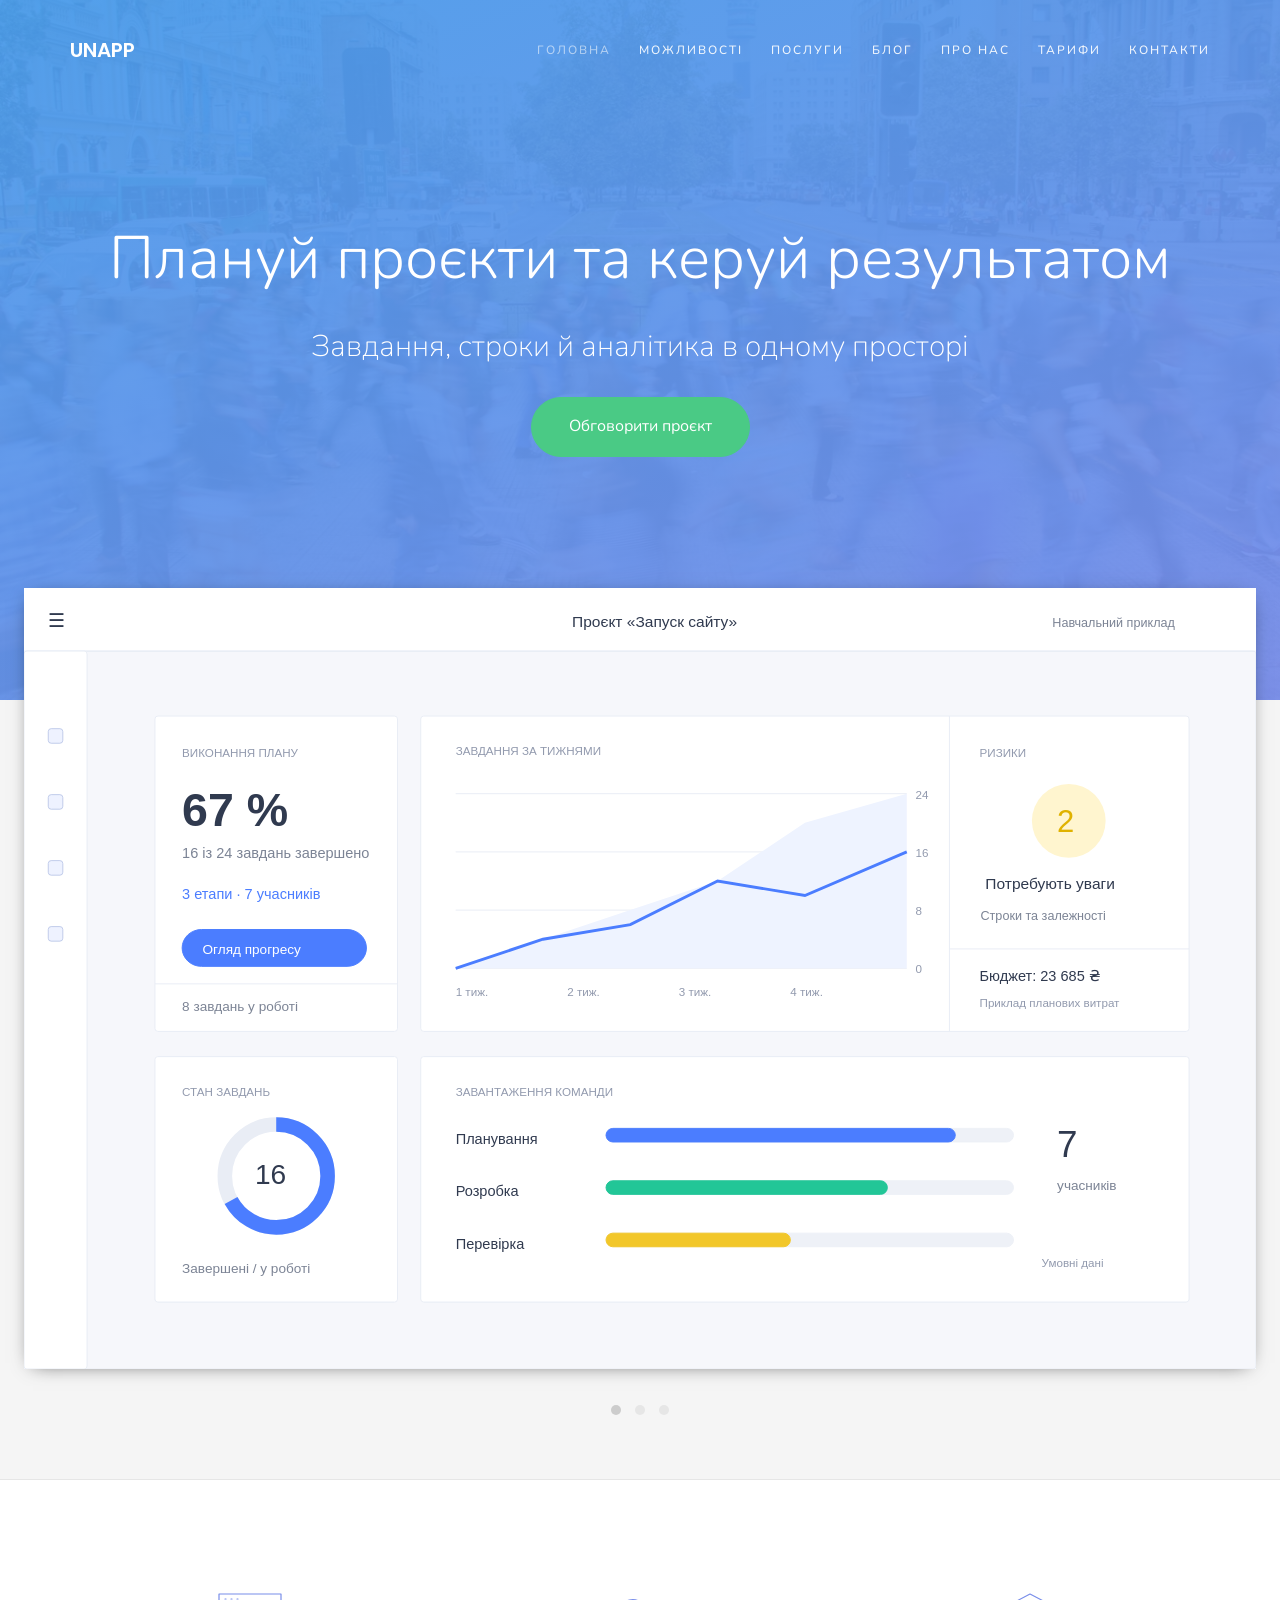
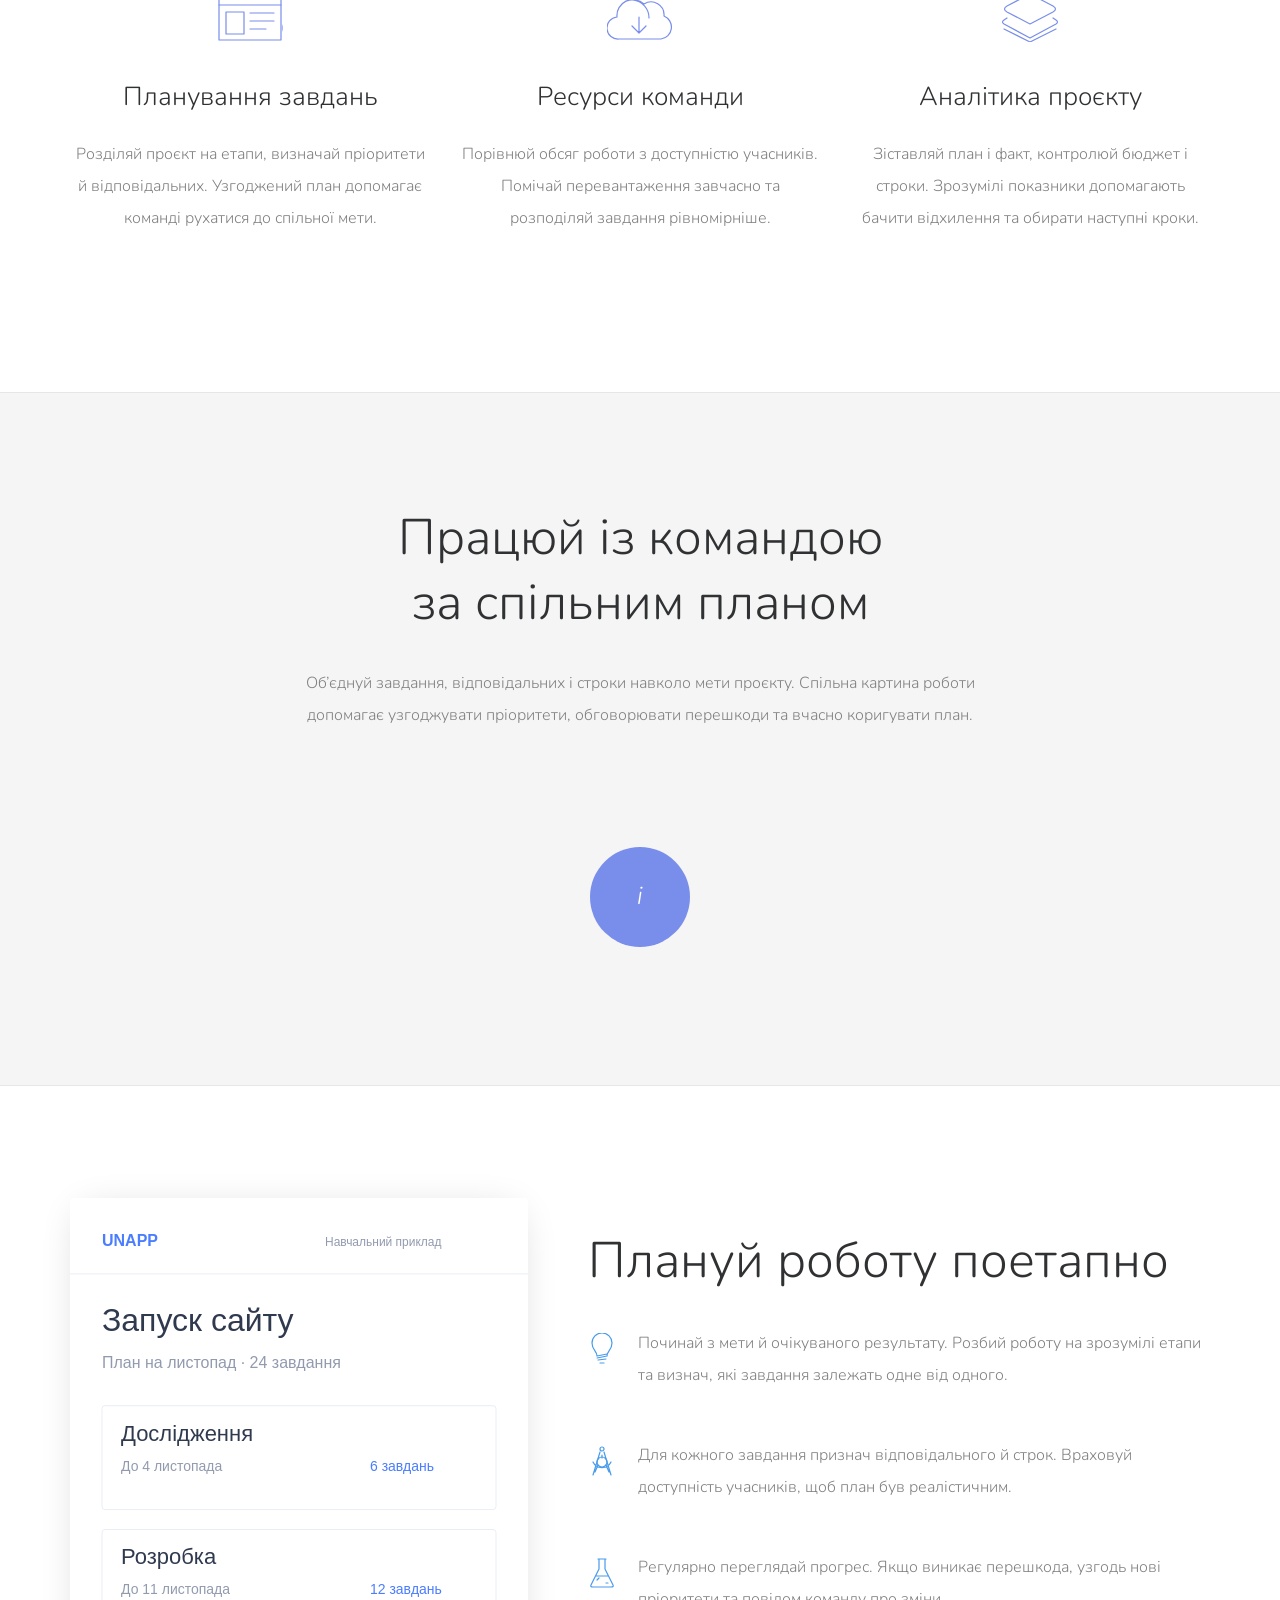
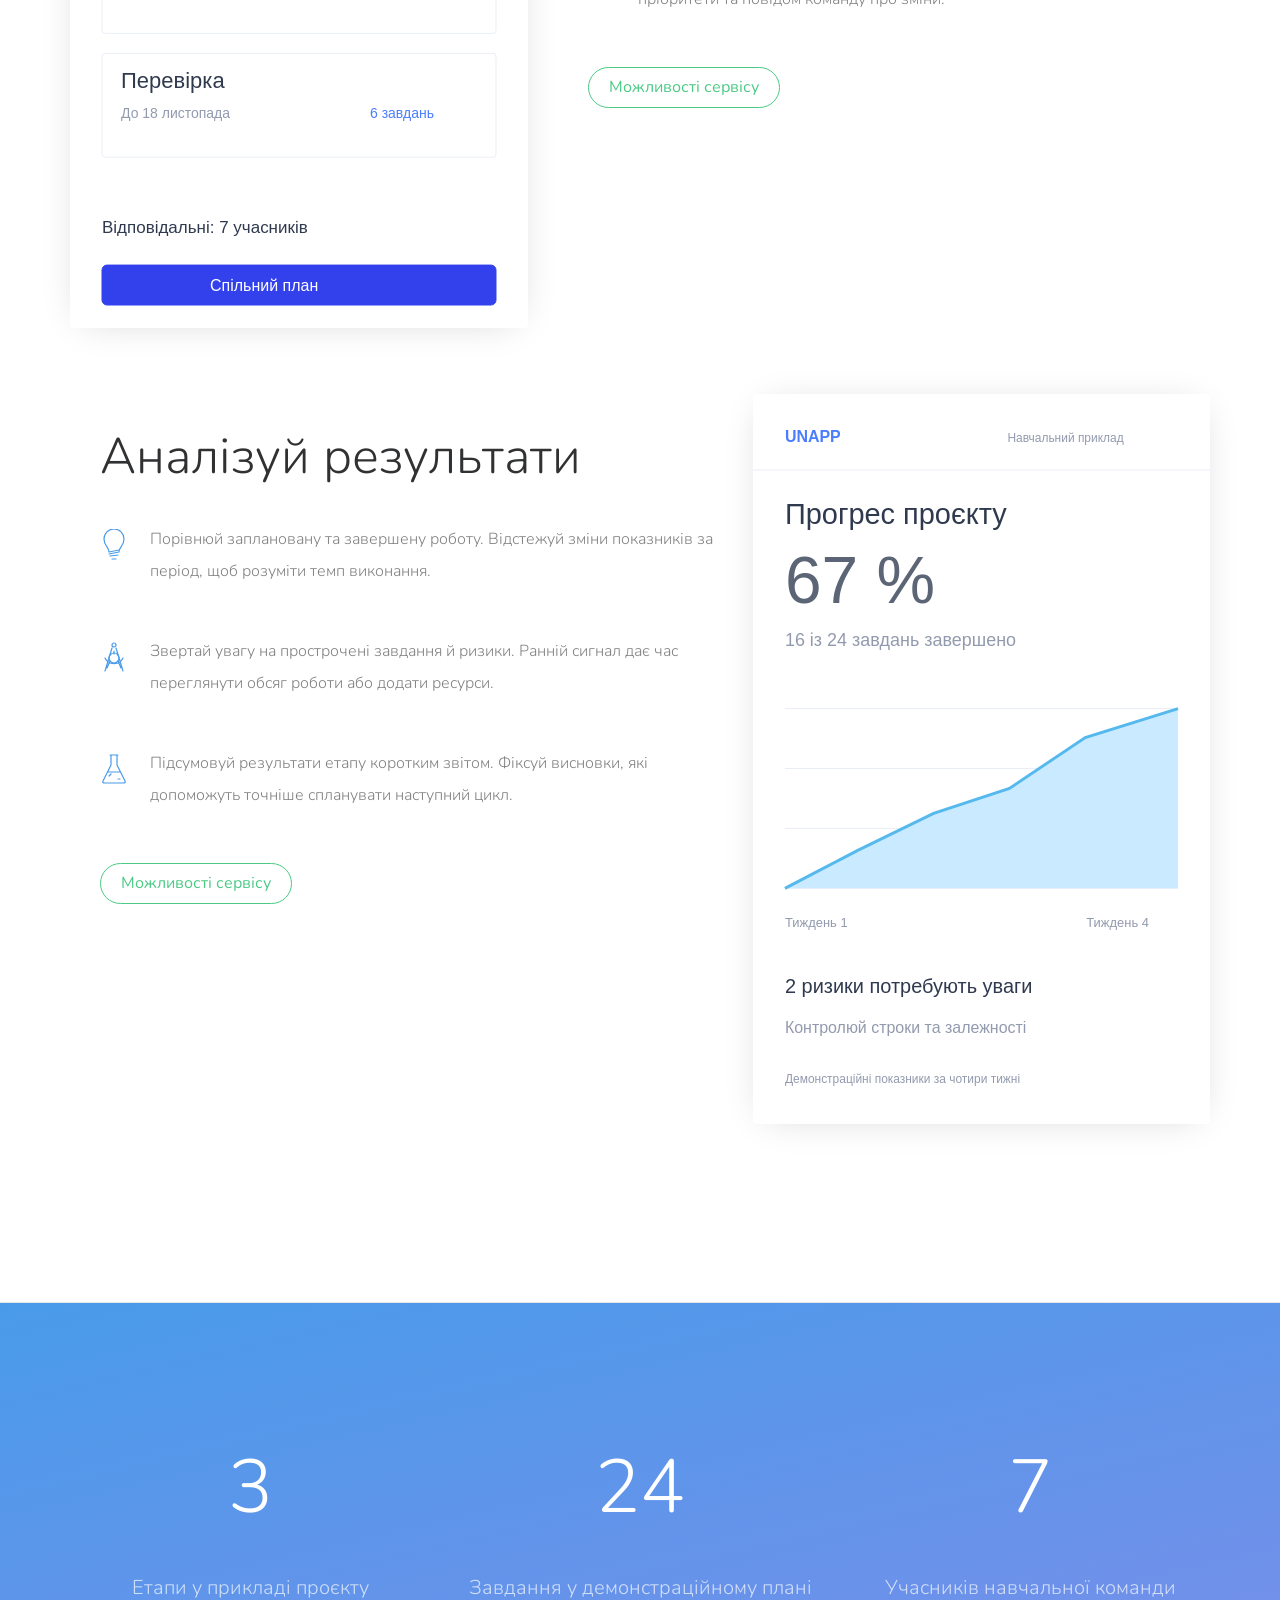
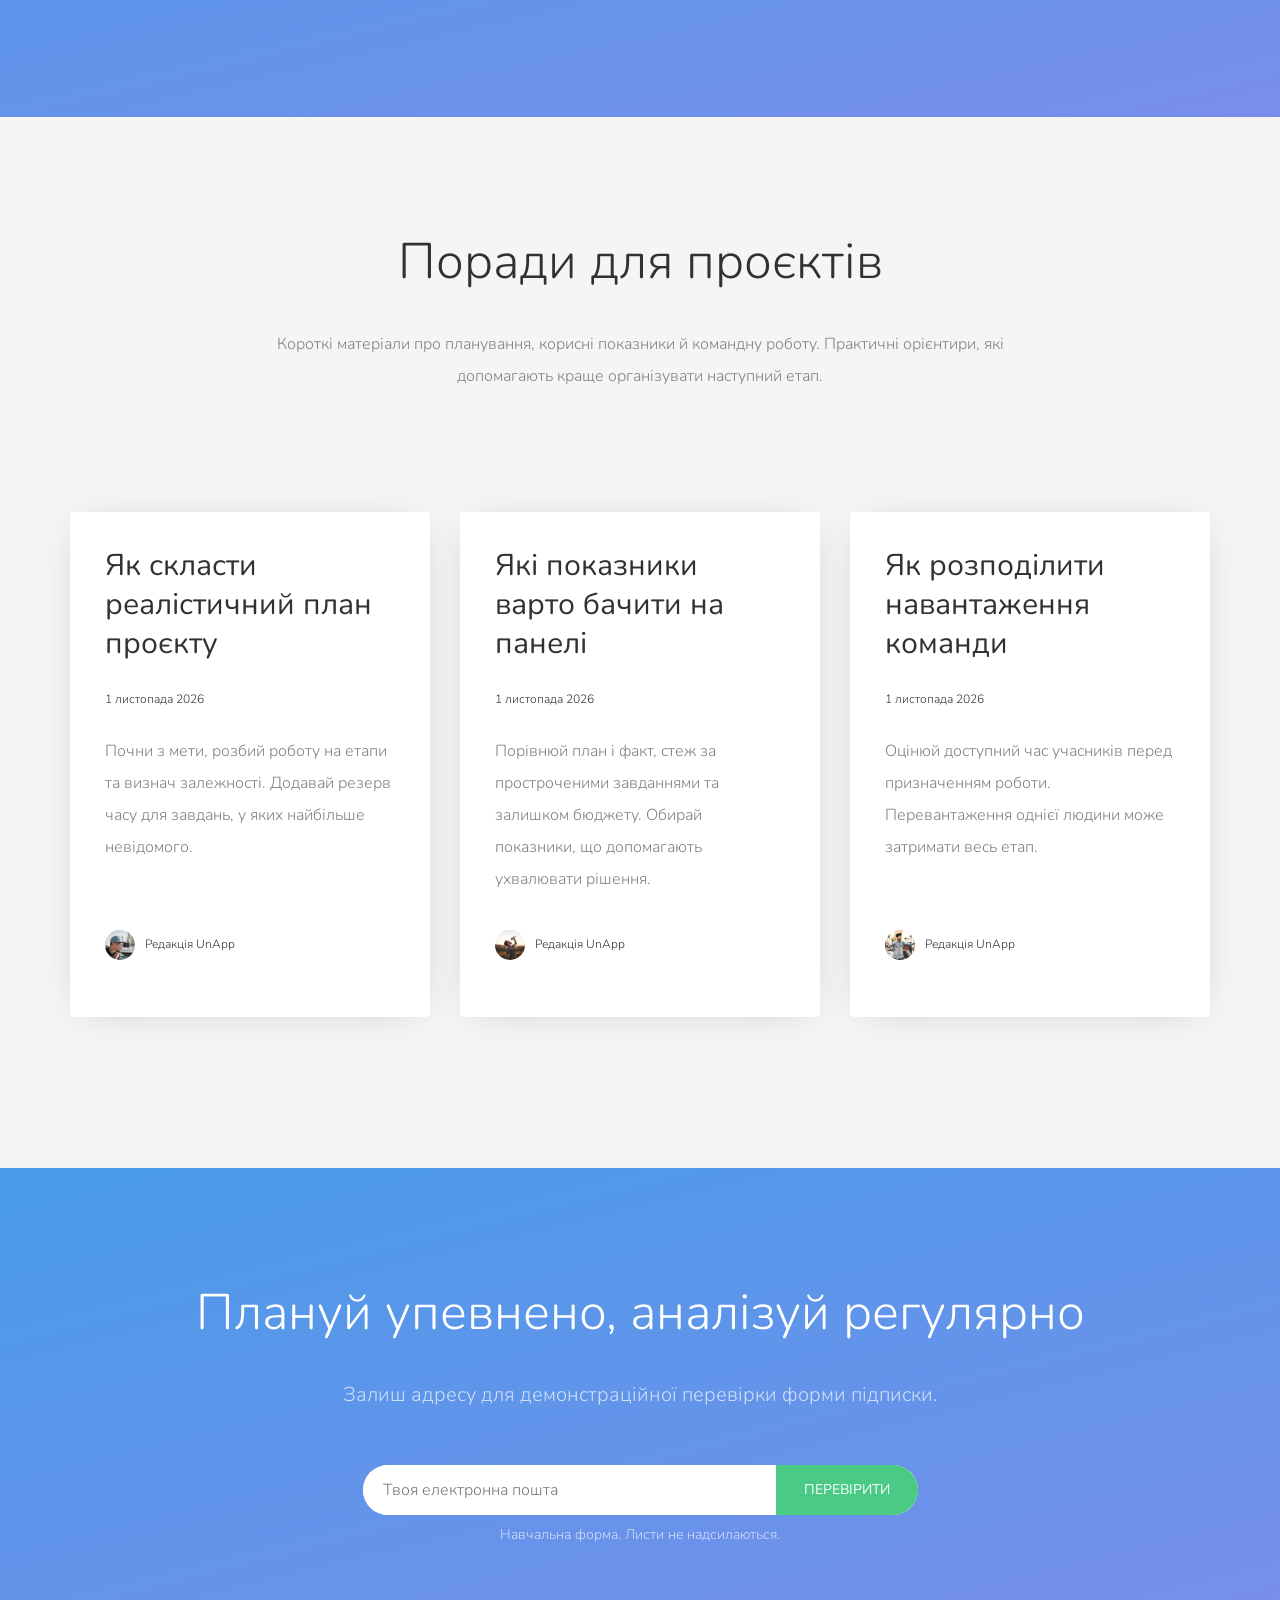
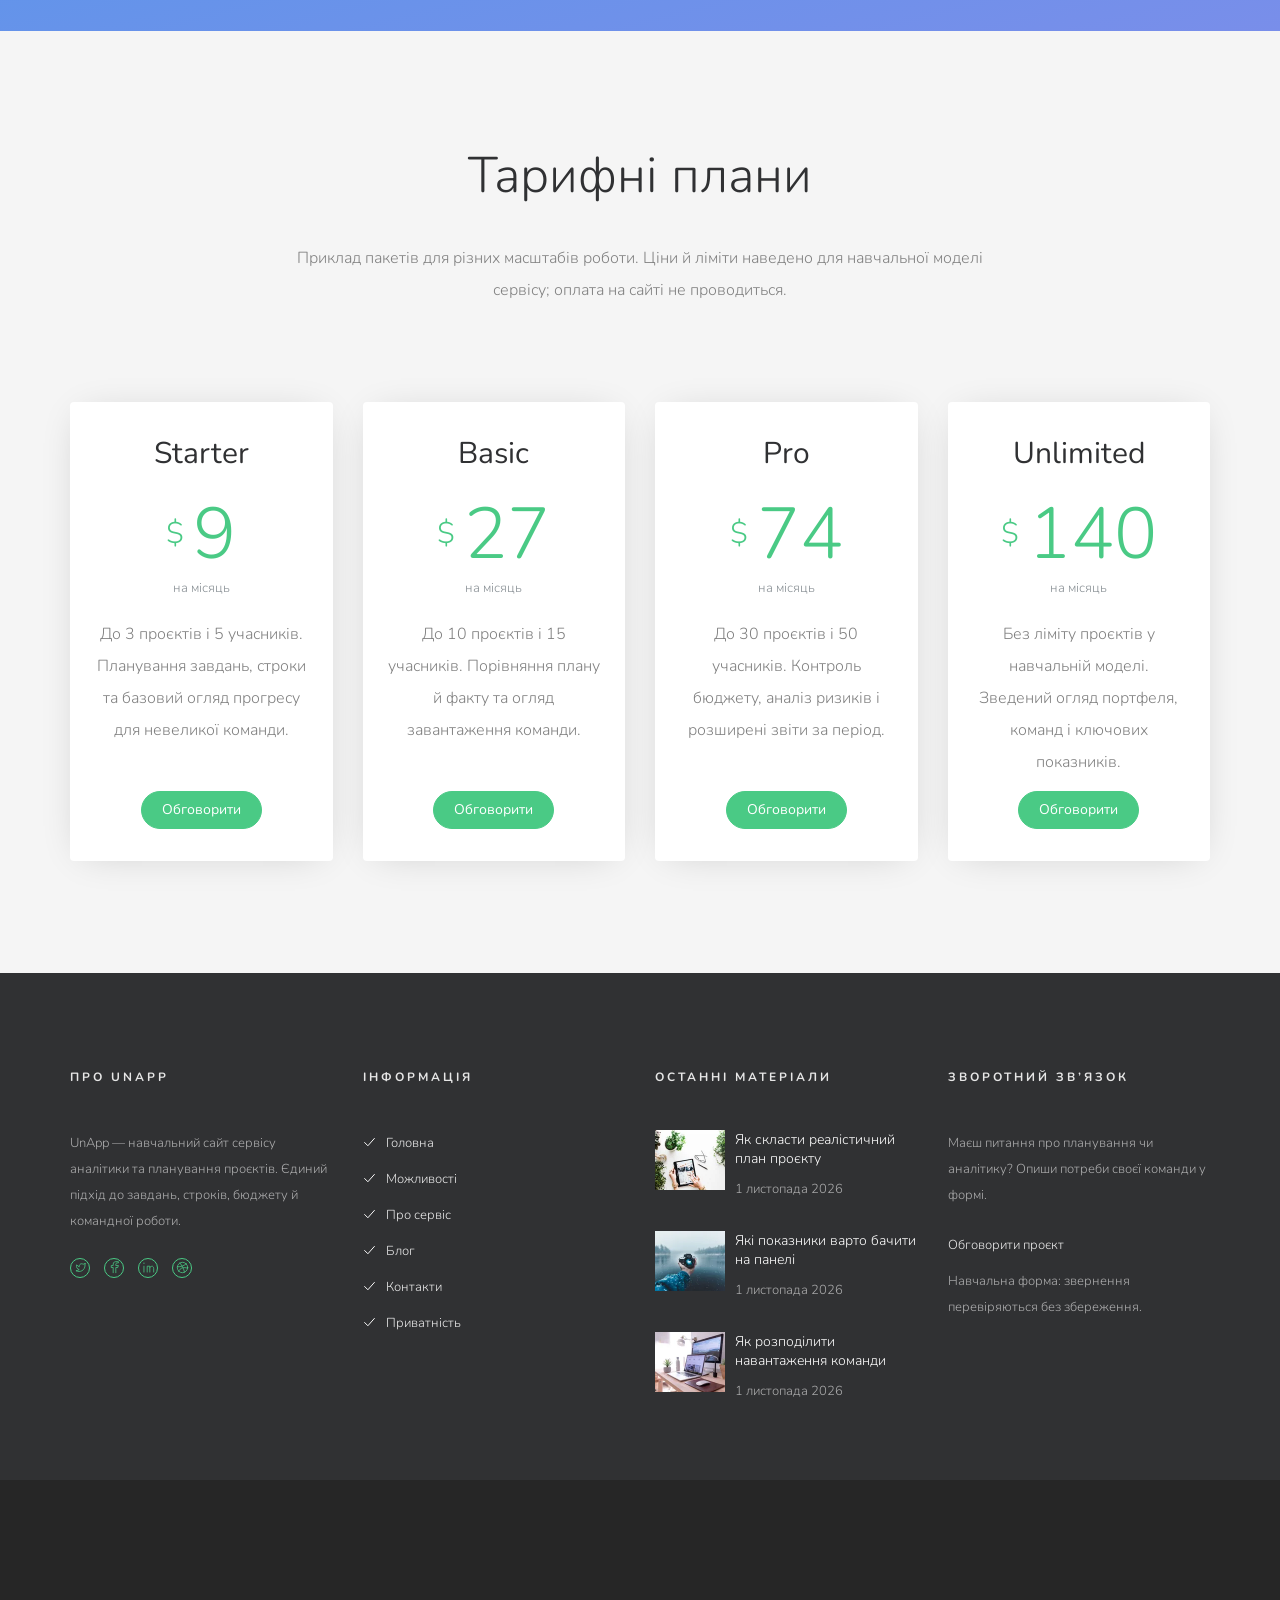
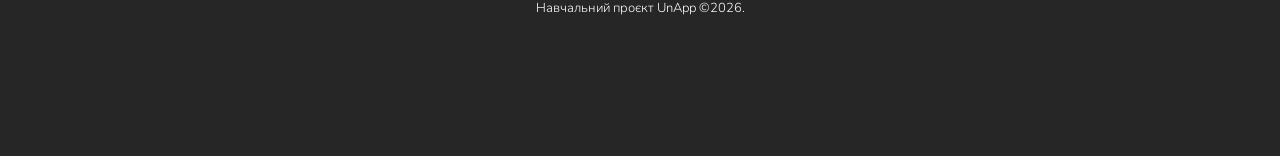
==== commit 7a885892: "Додано сервер і підключення форми до API" ====
--- a/index.html
+++ b/index.html
@@ -398,7 +398,7 @@
           <h2>Зворотний зв’язок</h2>
           <p>Маєш питання про планування чи аналітику? Опиши потреби своєї команди у формі.</p>
           <button type="button" class="footer-contact" data-modal-open>Обговорити проєкт</button>
-          <p>Навчальний прототип. Поки що заявки не надсилаються.</p>
+          <p>Навчальна форма: звернення перевіряються без збереження.</p>
         </section>
       </div>
       <div class="footer-bottom">
@@ -407,7 +407,7 @@
     </footer>
     <dialog class="privacy-dialog" id="privacy-dialog" aria-labelledby="privacy-title">
       <h2 id="privacy-title">Приватність</h2>
-      <p>Це навчальний сайт. Введені дані перевіряються лише у браузері, не надсилаються та не зберігаються. Зовнішні шрифти завантажуються з Google Fonts.</p>
+      <p>Форма обговорення передає введені дані на сервер для перевірки без збереження та надсилання поштою. Форма електронної адреси на головній перевіряється лише у браузері. Зовнішні шрифти завантажуються з Google Fonts.</p>
       <form method="dialog">
         <button class="green-button">Зрозуміло</button>
       </form>
@@ -416,7 +416,7 @@
       <div class="modal-panel">
         <button class="modal-close" type="button" data-modal-close aria-label="Закрити вікно">×</button>
         <h2 id="modal-title">Обговорити проєкт</h2>
-        <p id="modal-description">Розкажи про потреби своєї команди. Це демонстраційна форма: дані перевіряються локально, без надсилання та збереження.</p>
+        <p id="modal-description">Розкажи про потреби своєї команди. Навчальна форма передає дані для перевірки без збереження та надсилання менеджеру.</p>
         <form id="request-form" novalidate>
           <label for="request-name">Твоє ім’я</label>
           <input id="request-name" name="name" type="text" minlength="2" maxlength="70" autocomplete="name" required>
